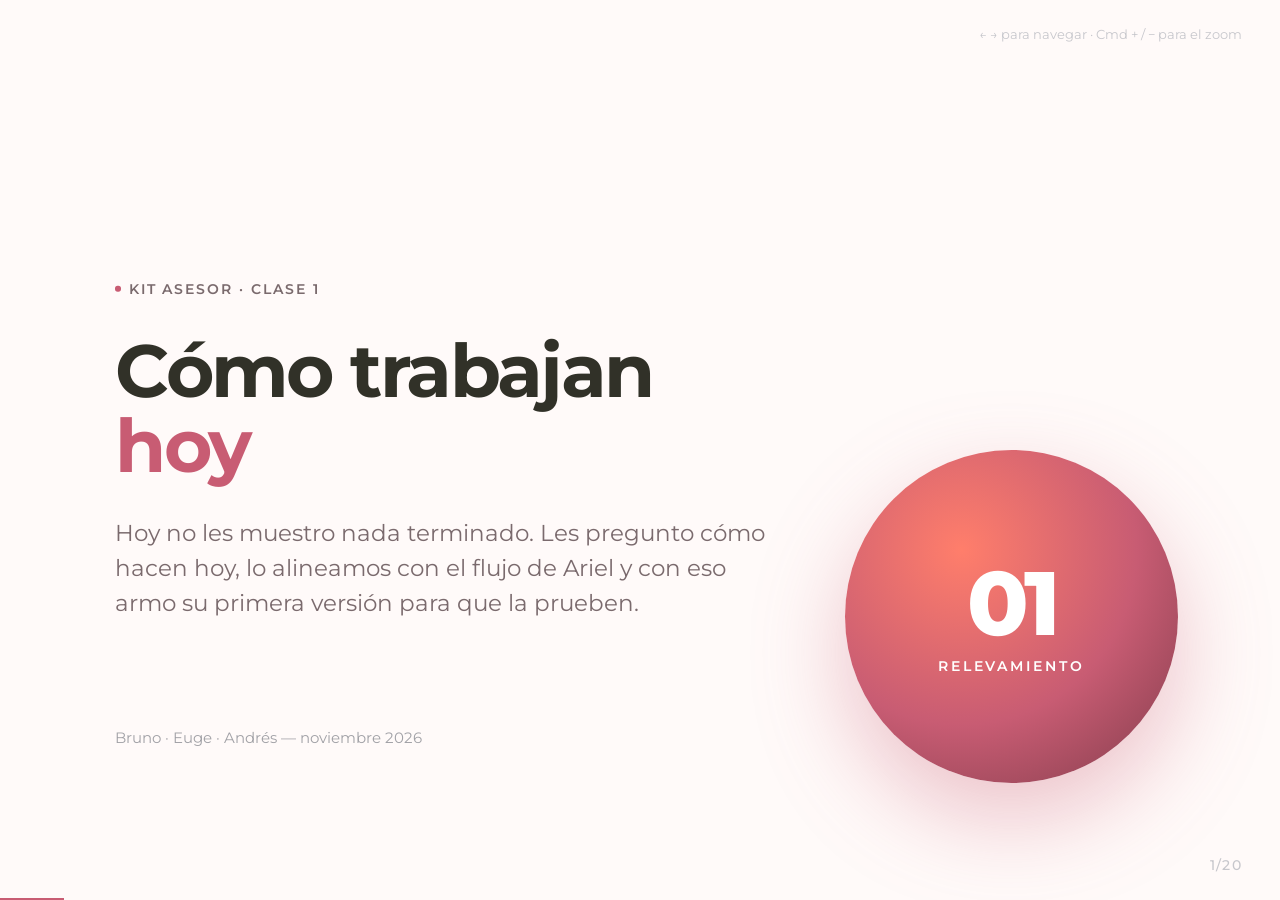
==== sharp/clase-01/index.html @ 78feea5e "Kit Asesor: deck clase 1 relevamiento" ====
<!DOCTYPE html>
<html lang="es">
<head>
<meta charset="utf-8">
<meta name="viewport" content="width=device-width, initial-scale=1">
<title>Kit Asesor · Clase 1</title>
<link rel="preconnect" href="https://fonts.googleapis.com">
<link href="https://fonts.googleapis.com/css2?family=Montserrat:wght@400;500;600;700;800&display=swap" rel="stylesheet">
<link rel="stylesheet" href="deck.css">
<style>
:root{
  --bg:#fffaf9;--ink:#313128;--dim:#7a6a6d;--hair:#ecd9dd;
  --accent:#C85C73;--dark:#803B4A;--light:#F1D5DA;--coral:#FF7E6B;--yellow:#EDBF4D;--green:#3f9e6b;--violet:#7c3aed;
  --font:"Montserrat",-apple-system,BlinkMacSystemFont,"Helvetica Neue",Arial,sans-serif;
}
body{background:var(--bg)}
#bar{background:var(--accent)}
h1,h2{color:var(--ink)}
h2 em,h1 em{font-style:normal;color:var(--accent)}
h2{font-size:5.2vh}
.note{font-size:1.5vh;color:var(--dim);margin-top:2.4vh}
.pill{display:inline-block;font-size:1.3vh;font-weight:700;letter-spacing:.08em;text-transform:uppercase;padding:.6vh 1vw;border-radius:99vh;background:var(--light);color:var(--dark)}

/* portada */
.cover-art{position:absolute;right:8vw;top:50%;transform:translateY(-50%);width:26vw}
.cover-art .ring{width:100%;aspect-ratio:1;border-radius:50%;background:radial-gradient(circle at 35% 30%,var(--coral),var(--accent) 55%,var(--dark));box-shadow:0 4vh 10vh rgba(200,92,115,.35);display:flex;align-items:center;justify-content:center;flex-direction:column}
.cover-art .ring b{font-size:10vh;color:#fff;letter-spacing:-.05em;font-weight:800;line-height:1}
.cover-art .ring span{font-size:1.6vh;color:#fff;letter-spacing:.2em;text-transform:uppercase;font-weight:600;margin-top:1vh}

/* ciclo */
.cycle{display:grid;grid-template-columns:repeat(4,1fr);gap:2vw;margin-top:5vh}
.cycle>div{border-top:2px solid var(--hair);padding-top:2.2vh;position:relative}
.cycle>div:first-child{border-top-color:var(--accent)}
.cycle b{display:block;font-size:1.4vh;letter-spacing:.14em;text-transform:uppercase;color:var(--accent);font-weight:700}
.cycle h3{font-size:2.6vh;font-weight:700;letter-spacing:-.02em;margin:1.2vh 0}
.cycle p{font-size:1.8vh;line-height:1.5;color:var(--dim)}
.cycle .who{display:inline-block;margin-top:1.4vh;font-size:1.3vh;font-weight:700;letter-spacing:.06em;text-transform:uppercase;padding:.4vh .8vw;border-radius:99vh;background:var(--light);color:var(--dark)}
.cycle .who.yo{background:#ede7fb;color:var(--violet)}
.support{display:flex;gap:3vw;margin-top:4.5vh;font-size:1.75vh;color:var(--dim)}
.support b{color:var(--ink);font-weight:600}

/* calendario */
.tl{display:grid;grid-template-columns:repeat(5,1fr);gap:1.4vw;margin-top:5vh}
.tl>div{border-top:2px solid var(--hair);padding-top:2vh}
.tl>div.now{border-top-color:var(--accent)}
.tl b{display:block;font-size:3.4vh;font-weight:800;letter-spacing:-.03em;color:var(--accent)}
.tl h3{font-size:2vh;font-weight:700;margin:1vh 0 .6vh}
.tl p{font-size:1.6vh;color:var(--dim);line-height:1.45}
.classes{display:grid;grid-template-columns:repeat(6,1fr);gap:.8vw;margin-top:4vh}
.classes div{background:#fff;border:1px solid var(--hair);border-radius:1.2vh;padding:1.4vh .8vw;font-size:1.45vh;line-height:1.4;color:var(--dim)}
.classes div b{display:block;color:var(--ink);font-size:1.6vh;margin-bottom:.4vh}
.classes div.on{border-color:var(--accent);background:var(--light)}

/* flujo */
.flow{display:grid;grid-template-columns:repeat(5,1fr);gap:1vw;margin-top:3.4vh}
.st{border-top:2px solid var(--hair);padding-top:1.6vh}
.st>b{display:block;font-size:1.3vh;letter-spacing:.14em;text-transform:uppercase;color:var(--accent);font-weight:700;margin-bottom:1.2vh}
.nd{font-size:1.5vh;line-height:1.35;border-radius:1.2vh;padding:1.2vh .8vw;margin-bottom:1vh;font-weight:600;text-align:center}
.nd small{display:block;font-weight:400;color:var(--dim);font-size:1.25vh;margin-top:.3vh}
.nd.tr{background:var(--light);border:1.5px solid var(--accent);border-radius:99vh}
.nd.au{background:#efe7dc;border:1px solid #d9cdbb}
.nd.wt{background:#fff;border:1.5px dashed #c9bcc0;color:#5d5a52}
.nd.dc{background:#efe7dc;border:1px solid #d9cdbb;clip-path:polygon(8% 0,92% 0,100% 50%,92% 100%,8% 100%,0 50%)}
.nd.cl{background:#e4efe7;border:1.5px solid var(--green);border-radius:99vh}
.nd.ds{background:#f1ecec;border:1px solid #b99;border-radius:99vh;color:#7a6a6d}
.legend{margin-top:1.6vh;font-size:1.5vh;color:var(--dim)}

/* preguntas + notas */
.qa{margin-top:3.6vh;max-width:72ch}
ol.q{counter-reset:q;list-style:none}
ol.q li{counter-increment:q;display:flex;gap:1.2vw;align-items:baseline;padding:1.55vh 0;border-top:1px solid var(--hair);font-size:2.15vh;line-height:1.38;letter-spacing:-.01em}
ol.q li:last-child{border-bottom:1px solid var(--hair)}
ol.q li::before{content:counter(q);font-size:1.5vh;color:var(--accent);font-weight:700;width:1.6ch;flex:0 0 auto}
ol.q li small{display:block;font-size:1.5vh;color:var(--dim);margin-top:.4vh}
.notes{display:flex;flex-direction:column}
.notes label{font-size:1.3vh;letter-spacing:.14em;text-transform:uppercase;color:var(--dim);font-weight:700;margin-bottom:1vh}
.notes textarea{flex:1;min-height:38vh;width:100%;resize:none;border:1.5px dashed #d9c3c8;border-radius:1.4vh;background:#fff;padding:1.6vh 1.2vw;font:400 1.85vh/1.5 var(--font);color:var(--ink);outline:none}
.notes textarea:focus{border-style:solid;border-color:var(--accent)}
.ariel{margin-top:2.6vh;font-size:1.9vh;color:var(--dim);line-height:1.45}
.ariel b{color:var(--dark)}

/* supuestos */
.sup{margin-top:3.4vh;max-width:none}
.sup .row{display:grid;grid-template-columns:1fr auto;gap:2vw;align-items:center;padding:1.9vh 0;border-top:1px solid var(--hair)}
.sup .row:last-of-type{border-bottom:1px solid var(--hair)}
.sup h3{font-size:2.2vh;font-weight:700;letter-spacing:-.015em}
.sup p{font-size:1.65vh;color:var(--dim);margin-top:.5vh;line-height:1.45}
.chk{display:flex;gap:.6vw}
.chk button{font:600 1.5vh var(--font);padding:.9vh 1.2vw;border-radius:99vh;border:1.5px solid var(--hair);background:#fff;color:var(--dim);cursor:pointer}
.chk button.sel[data-v="Sí"]{background:var(--green);border-color:var(--green);color:#fff}
.chk button.sel[data-v="Ajustar"]{background:var(--yellow);border-color:var(--yellow);color:#4a3b05}
.chk button.sel[data-v="No"]{background:var(--accent);border-color:var(--accent);color:#fff}
.sup textarea{min-height:9vh!important;flex:none}

/* marca */
.brand{display:grid;grid-template-columns:repeat(3,1fr);gap:1vh 2vw;margin-top:3.4vh}
.brand div{border-top:1px solid var(--hair);padding:1.5vh 0}
.brand b{display:block;font-size:2vh;font-weight:700}
.brand span{font-size:1.55vh;color:var(--dim)}

/* tarea */
.two{display:grid;grid-template-columns:1fr 1fr;gap:4vw;margin-top:4.5vh}
.two>div{border-top:2px solid var(--hair);padding-top:2.2vh}
.two>div.me{border-top-color:var(--violet)}
.two h3{font-size:1.4vh;letter-spacing:.14em;text-transform:uppercase;font-weight:700;color:var(--accent);margin-bottom:1.4vh}
.two>div.me h3{color:var(--violet)}
.two li{list-style:none;font-size:2vh;line-height:1.45;padding:1.1vh 0;border-bottom:1px solid var(--hair)}
.two li small{color:var(--dim);font-size:1.5vh}

#export{margin-top:4.5vh;font:700 1.9vh var(--font);padding:1.8vh 2.4vw;border-radius:99vh;border:0;background:var(--accent);color:#fff;cursor:pointer;box-shadow:0 1.4vh 3vh rgba(200,92,115,.3)}

/* ---------- diagrama de Ariel: vista completa ---------- */
.full{display:grid;grid-template-columns:auto 1fr;gap:4vw;align-items:center}
.full a img{height:80vh;display:block;border-radius:1.2vh;border:1px solid var(--hair);box-shadow:0 2vh 5vh rgba(128,59,74,.1)}
.full .k{display:flex;gap:3vw;margin:3.4vh 0}
.full .k b{display:block;font-size:6vh;font-weight:800;color:var(--accent);letter-spacing:-.04em;line-height:1}
.full .k span{font-size:1.6vh;color:var(--dim)}
.stg{counter-reset:s;margin-top:1vh}
.stg li{list-style:none;counter-increment:s;display:flex;gap:1vw;align-items:baseline;padding:1.3vh 0;border-top:1px solid var(--hair);font-size:2vh}
.stg li::before{content:counter(s);color:var(--accent);font-weight:700;font-size:1.5vh;width:1.5ch}
.stg li small{color:var(--dim);font-size:1.5vh;margin-left:auto}

/* ---------- diagrama por etapa ---------- */
.dg{display:grid;grid-template-columns:auto 1fr;gap:4.5vw;margin-top:3vh;align-items:center}
.mf{display:flex;flex-direction:column}
.mf .row{display:grid;grid-template-columns:15vw 8vw 13vw;align-items:center}
.mf .nd{margin:0;font-size:1.55vh}
.mf .dn{width:15vw;height:3.6vh;display:flex;flex-direction:column;align-items:center;position:relative}
.mf .dn::before{content:"";width:1.5px;flex:1;background:#313128}
.mf .dn::after{content:"";border:.55vh solid transparent;border-top:.8vh solid #313128;border-bottom:0}
.mf .dn span{position:absolute;left:calc(50% + .8vw);top:45%;transform:translateY(-50%);font-size:1.25vh;color:var(--dim);white-space:nowrap}
.mf .ar{position:relative;height:1.5px;background:#313128;margin:0 .5vw}
.mf .ar::after{content:"";position:absolute;right:-1px;top:50%;transform:translateY(-50%);border:.55vh solid transparent;border-left:.8vh solid #313128;border-right:0}
.mf .ar span{position:absolute;bottom:.7vh;left:0;font-size:1.2vh;color:var(--dim);white-space:nowrap}
.mf .ar.nu{background:none;height:0;border-top:1.5px dashed var(--accent)}
.mf .ar.nu::after{border-left-color:var(--accent)}
.mf .ar.nu span{color:var(--accent)}
.mf .side{display:flex;flex-direction:column;align-items:stretch;text-align:center}
.mf .side i{font-style:normal;font-size:1.15vh;color:var(--dim);margin:.4vh 0}
.mf .end{width:15vw;text-align:center;font-size:1.4vh;font-weight:700;letter-spacing:.1em;text-transform:uppercase;color:var(--accent)}
.nd.nu{background:#fff;border:1.5px dashed var(--accent);color:var(--accent)}
.mf .nd.dc{padding:1.7vh 1.6vw}
.dgr h3{font-size:1.35vh;letter-spacing:.14em;text-transform:uppercase;font-weight:700;color:var(--accent);margin-bottom:1vh}
.dgr h3.op{color:var(--violet);margin-top:3.4vh}
.dgr li{list-style:none;font-size:1.95vh;line-height:1.45;padding:1.05vh 0;border-top:1px solid var(--hair)}
.dgr li b{font-weight:600}
.waits{display:grid;grid-template-columns:repeat(3,1fr);gap:2vw;margin-top:4vh}
.waits>div{border-top:2px solid var(--hair);padding-top:1.8vh;display:flex;flex-direction:column;align-items:stretch;text-align:center}
.waits>div>b{font-size:1.3vh;letter-spacing:.14em;text-transform:uppercase;color:var(--accent);font-weight:700;margin-bottom:1.2vh;text-align:left}
.waits .nd{margin:0}
.waits i{font-style:normal;font-size:1.25vh;color:var(--accent);margin:.6vh 0}
.waits i.g{color:var(--dim)}

/* ---------- preguntas + visual ---------- */
.qa{display:grid!important;grid-template-columns:1fr 1fr;gap:4.5vw;align-items:center;max-width:none!important}
.vis{position:relative}
.card{background:#fff;border:1px solid var(--hair);border-radius:2vh;box-shadow:0 2vh 5vh rgba(128,59,74,.08);padding:2.2vh 1.5vw}
.card h4{font-size:1.3vh;letter-spacing:.12em;text-transform:uppercase;color:var(--dim);font-weight:700;margin-bottom:1.4vh;display:flex;justify-content:space-between;align-items:center}
.qv{color:var(--accent);font-weight:700;border-bottom:1.5px dashed var(--accent);padding:0 .3vw}
.cap{font-size:1.5vh;color:var(--dim);margin-top:1.6vh;line-height:1.45}
.av{width:3.6vh;height:3.6vh;border-radius:50%;background:var(--light);color:var(--dark);display:flex;align-items:center;justify-content:center;font-weight:700;font-size:1.35vh;flex:0 0 auto}
/* captación */
.src{display:grid;grid-template-columns:auto auto 1fr;gap:1.2vw;align-items:center}
.srcs{display:flex;flex-direction:column;gap:1.1vh}
.sc{display:flex;align-items:center;gap:.8vw;background:#fff;border:1px solid var(--hair);border-radius:1.4vh;padding:1vh .9vw}
.sc i{font-style:normal;width:3.4vh;height:3.4vh;border-radius:1vh;color:#fff;display:flex;align-items:center;justify-content:center;font-weight:800;font-size:1.4vh}
.sc b{display:block;font-size:1.6vh}.sc span{display:block;font-size:1.25vh;color:var(--dim)}
.into{font-size:3.4vh;color:var(--accent);font-weight:300}
.inbox .r{display:flex;gap:.8vw;align-items:center;padding:1.1vh 0;border-top:1px solid var(--hair)}
.inbox .r b{font-size:1.5vh;display:block}.inbox .r span{font-size:1.3vh;color:var(--dim)}
.inbox .r .tag{color:#fff;font-size:1.05vh}
.tag{margin-left:auto;font-size:1.05vh;font-weight:700;padding:.3vh .5vw;border-radius:99vh;color:#fff;white-space:nowrap}
/* primer contacto */
.chat{display:grid;grid-template-columns:1.2fr 1fr;gap:1.4vw;align-items:center}
.ph .hd{display:flex;gap:.8vw;align-items:center;padding-bottom:1.3vh;border-bottom:1px solid var(--hair);margin-bottom:1.4vh}
.ph .hd b{font-size:1.55vh;display:block}.ph .hd span{font-size:1.2vh;color:var(--green)}
.bb{font-size:1.5vh;line-height:1.4;padding:1.1vh .9vw;border-radius:1.4vh;margin-bottom:1vh;max-width:88%}
.bb.l{background:#f3eef0}
.bb.r{margin-left:auto;background:#fff;border:1.5px dashed var(--accent);color:var(--accent);font-weight:600}
.bb.f{margin-left:auto;background:var(--light);color:var(--dark)}
.bb.f small{display:block;font-size:1.2vh;opacity:.8}
.timer{display:inline-block;font-size:1.2vh;font-weight:700;color:#8a6a10;background:#fff3cf;border-radius:99vh;padding:.4vh .7vw;margin:0 0 1vh auto}
.frm .fl{margin-bottom:1.3vh}.frm .fl span{display:block;font-size:1.25vh;color:var(--dim);margin-bottom:.5vh}
.frm .fl i{display:block;height:3vh;border:1px dashed #d9c3c8;border-radius:.8vh;font-style:normal;font-size:1.3vh;color:var(--accent);padding:.6vh .5vw}
/* ficha */
.fx .top{display:flex;gap:.9vw;align-items:center;margin-bottom:1.6vh}
.fx .top b{font-size:1.9vh;display:block}.fx .top span{font-size:1.25vh;color:var(--dim)}
.fx .r{display:flex;justify-content:space-between;align-items:center;padding:1.15vh 0;border-top:1px solid var(--hair);font-size:1.6vh}
.fx .r>span{color:var(--dim)}
.chips{display:flex;gap:.4vw}.chips em{font-style:normal;font-size:1.2vh;padding:.35vh .6vw;border-radius:99vh;background:#f3eef0;color:var(--ink)}
.dec{display:grid;grid-template-columns:1fr 1fr;gap:.8vw;margin-top:1.8vh}
.dec div{text-align:center;font-size:1.5vh;font-weight:700;padding:1.2vh 0;border-radius:99vh}
.dec .y{background:#e4efe7;color:var(--green);border:1.5px solid var(--green)}
.dec .n{background:#f1ecec;color:#7a6a6d;border:1px solid #b99}
/* reuniones */
.cal{display:grid;grid-template-columns:1.35fr 1fr;gap:1.2vw;align-items:start}
.wk{display:grid;grid-template-columns:repeat(5,1fr);gap:.4vw}
.wk>b{font-size:1.15vh;color:var(--dim);text-align:center;letter-spacing:.08em}
.wk>i{font-style:normal;height:5.8vh;border-radius:.8vh;background:#faf6f7;font-size:1.1vh;line-height:1.25;padding:.5vh .3vw}
.wk>i.r1{background:var(--light);color:var(--dark);font-weight:600}
.wk>i.r2{background:#ede7fb;color:var(--violet);font-weight:600}
.wk>i.q{border:1px dashed #d9c3c8;color:var(--accent);display:flex;align-items:center;justify-content:center;font-weight:700;background:#fff}
.bk .r{display:flex;justify-content:space-between;padding:1.05vh 0;border-top:1px solid var(--hair);font-size:1.45vh}
.bk .r span{color:var(--dim)}
.bar{margin-top:1.6vh;font-size:1.3vh;color:var(--dim)}
.bar div{display:flex;height:1.4vh;border-radius:99vh;overflow:hidden;margin-top:.6vh;border:1px dashed #d9c3c8}
.bar div i{background:var(--accent);width:50%}.bar div u{flex:1;background:#ede7fb}
/* seguimiento */
.tlv{position:relative;padding-left:2.4vw}
.tlv::before{content:"";position:absolute;left:.9vw;top:1.6vh;bottom:3.6vh;border-left:1.5px dashed var(--accent)}
.tlv .st2{position:relative;display:flex;gap:1vw;align-items:center;margin-bottom:1.3vh}
.tlv .st2::before{content:"";position:absolute;left:-1.85vw;width:1.3vh;height:1.3vh;border-radius:50%;background:#fff;border:2px solid var(--accent)}
.tlv .d{font-size:1.25vh;font-weight:700;color:var(--accent);width:6ch;letter-spacing:.06em}
.tlv .m{flex:1;background:#fff;border:1px solid var(--hair);border-radius:1.2vh;padding:1vh .9vw;font-size:1.45vh;display:flex;justify-content:space-between;gap:.6vw}
.tlv .m.q{border:1.5px dashed var(--accent)}
.tlv .m span{color:var(--dim);font-size:1.25vh}
.tlv .end2::before{background:#b99;border-color:#b99}
.ok2{display:flex;gap:.8vw;align-items:center;margin-top:1.6vh;font-size:1.45vh;color:var(--green);font-weight:600}
/* cierre */
.cl2 .top{display:flex;gap:.9vw;align-items:center;margin-bottom:1.4vh}
.cl2 .top b{font-size:1.9vh;display:block}
.cl2 .pc{font-size:1.15vh;font-weight:700;letter-spacing:.08em;text-transform:uppercase;color:var(--green);background:#e4efe7;border:1px solid var(--green);border-radius:99vh;padding:.3vh .6vw}
.cl2 .r{display:flex;justify-content:space-between;padding:1.05vh 0;border-top:1px solid var(--hair);font-size:1.55vh}
.cl2 .r span{color:var(--dim)}
.next{display:grid;grid-template-columns:1fr 1fr;gap:.8vw;margin-top:1.4vh}
.next div{border:1.5px dashed var(--violet);border-radius:1.4vh;padding:1.2vh .8vw;font-size:1.45vh;color:var(--violet);font-weight:600;background:#fff}
.next small{display:block;font-weight:400;color:var(--dim);font-size:1.2vh;margin-top:.3vh}
</style>
</head>
<body>
<div id="deck">

<!-- 1 PORTADA -->
<section class="slide on" style="position:relative">
  <p class="kicker"><span class="dot"></span>Kit Asesor · Clase 1</p>
  <h1>Cómo trabajan<br><em>hoy</em></h1>
  <p class="lede">Hoy no les muestro nada terminado. Les pregunto cómo hacen hoy, lo alineamos con el flujo de Ariel y con eso armo su primera versión para que la prueben.</p>
  <p class="foot">Bruno · Euge · Andrés — noviembre 2026</p>
  <div class="cover-art"><div class="ring"><b>01</b><span>relevamiento</span></div></div>
</section>

<!-- 2 COMO VAMOS A TRABAJAR -->
<section class="slide">
  <p class="kicker"><span class="dot"></span>Cómo vamos a trabajar</p>
  <h2>Ustedes me cuentan, yo construyo,<br><em>ustedes prueban</em></h2>
  <div class="cycle">
    <div><b>1 · Clase</b><h3>Me cuentan</h3><p>Cómo captan, qué dicen, cómo siguen. Lo que ya les funciona no se toca.</p><span class="who">Ustedes</span></div>
    <div><b>2 · Entre clases</b><h3>Construyo</h3><p>Lo armo en Sharp: pipeline, mensajes, formulario, seguimiento.</p><span class="who yo">Yo</span></div>
    <div><b>3 · Clase</b><h3>Prueban</h3><p>Lo recorremos juntos como si fueran un prospecto. Ven qué llega y cuándo.</p><span class="who">Ustedes</span></div>
    <div><b>4 · Siempre</b><h3>Ajustamos</h3><p>Lo que no suena a ustedes se cambia. Cuando anda, se los explico para que lo usen solos.</p><span class="who">Juntos</span></div>
  </div>
  <div class="support"><span><b>2 clases por mes</b> · hasta 90 min, grabadas</span><span><b>Jueves</b> · dudas y práctica</span><span><b>WhatsApp</b> · días hábiles, respuesta en 24 h</span></div>
</section>

<!-- 3 CALENDARIO -->
<section class="slide">
  <p class="kicker"><span class="dot"></span>Calendario</p>
  <h2>Hacia el 1 de marzo,<br><em>probado por ustedes</em></h2>
  <div class="tl">
    <div class="now"><b>20/11</b><h3>Clon andando</h3><p>Primera versión en una cuenta de prueba.</p></div>
    <div><b>31/12</b><h3>Bot y reportes v1</h3><p>Andando en sus cuentas.</p></div>
    <div><b>31/01</b><h3>Leads entrando</h3><p>Prospectos reales, medidos.</p></div>
    <div><b>10/02</b><h3>Kit v2</h3><p>Con manual y video de recorrido.</p></div>
    <div><b>01/03</b><h3>Lanzamiento</h3><p>A la primera tanda de asesores.</p></div>
  </div>
  <div class="classes">
    <div class="on"><b>Clase 1 · hoy</b>Cómo trabajan hoy</div>
    <div><b>Clase 2</b>Prueban la v1: flujo y mensajes</div>
    <div><b>Clase 3</b>Su cuenta: marca, WhatsApp, agenda</div>
    <div><b>Clase 4</b>El bot: qué responde y qué no</div>
    <div><b>Clase 5</b>Leer el reporte y ajustar</div>
    <div><b>Clase 6</b>Kit v2: lo que aprendimos</div>
  </div>
  <p class="note">Los temas de cada clase se ajustan según cómo vayamos.</p>
</section>

<!-- 4 FLUJO DE ARIEL -->
<section class="slide">
  <div class="full">
    <a href="flujo-ariel.png" target="_blank" title="Abrir en grande"><img src="flujo-ariel.png" alt="Flujo de tratamiento de prospectos, borrador v1 de Ariel"></a>
    <div>
      <p class="kicker"><span class="dot"></span>Punto de partida · borrador v1 de Ariel</p>
      <h2>El flujo que dibujó Ariel.<br><em>¿Así trabajan ustedes?</em></h2>
      <div class="k"><div><b>5</b><span>etapas</span></div><div><b>3</b><span>esperas con seguimiento</span></div><div><b>2</b><span>salidas: cliente o descartado</span></div></div>
      <ol class="stg">
        <li>Captación <small>entra por redes, recibe formulario</small></li>
        <li>Calificación <small>decide el asesor</small></li>
        <li>Reunión 1 <small>avanza, cierra o se descarta</small></li>
        <li>Reunión 2 <small>cierra o se descarta</small></li>
        <li>Cierre <small>cliente con sus productos</small></li>
      </ol>
      <p class="note">Lo vemos etapa por etapa: primero el dibujo, después cómo lo hacen hoy.</p>
    </div>
  </div>
</section>

<section class="slide">
  <p class="kicker"><span class="dot"></span>Etapa 1 · Captación · el dibujo de Ariel</p>
  <h2>Entra por redes,<br><em>recibe el formulario</em></h2>
  <div class="dg">
    <div class="mf"><div class="row"><div class="nd tr">Lead entra por redes<small>Instagram / Facebook</small></div></div><div class="dn"></div><div class="row"><div class="nd au">Automatización envía<br>el Formulario</div></div><div class="dn"></div><div class="end">→ Calificación</div></div>
    <div class="dgr"><h3>Lo que dice el dibujo</h3><ul><li>Cada asesor conecta <b>sus propias redes</b>.</li><li>Apenas entra el lead, se le manda el formulario <b>solo</b>, sin que el asesor haga nada.</li></ul><h3 class="op">Lo que hay que definir hoy</h3><ul><li>¿Por dónde entra exactamente: comentario, mensaje directo, anuncio con formulario, WhatsApp?</li><li>¿Por qué canal le llega el formulario?</li><li>¿Qué pasa si escribe directo al WhatsApp del asesor?</li></ul></div>
  </div>
</section>

<!-- 5 CAPTACION -->
<section class="slide">
  <p class="kicker"><span class="dot"></span>Etapa 1 · Captación</p>
  <h2>¿De dónde llegan <em>sus prospectos</em>?</h2>
  <div class="qa">
    <div>
    <ol class="q">
      <li><span>¿De dónde vienen hoy? Pauta, publicaciones, referidos, conocidos…<small>¿Cuál trae más y cuál trae mejores?</small></span></li>
      <li><span>¿Cuántos les llegan por semana, más o menos?</span></li>
      <li><span>¿La pauta la hacen ustedes o TAF? ¿Qué anuncio les funcionó?</span></li>
      <li><span>¿Por dónde escribe la persona? Comentario, mensaje directo, WhatsApp…</span></li>
      <li><span>¿Tienen Instagram o Facebook con su nombre, o usan el de TAF?</span></li>
    </ol></div>
    <div class="vis"><div class="src">
  <div class="srcs">
    <div class="sc"><i style="background:linear-gradient(45deg,#f9a03f,#d62976,#962fbf)">IG</i><div><b>Instagram</b><span>comentario · mensaje</span></div></div>
    <div class="sc"><i style="background:#1877f2">f</i><div><b>Facebook</b><span>anuncio · mensaje</span></div></div>
    <div class="sc"><i style="background:#25d366">W</i><div><b>WhatsApp</b><span>escriben directo</span></div></div>
    <div class="sc"><i style="background:var(--yellow)">R</i><div><b>Referidos</b><span>los pasa un cliente</span></div></div>
  </div>
  <div class="into">→</div>
  <div class="card inbox"><h4>Bandeja única · [Asesor]</h4>
    <div class="r"><div class="av">LG</div><div><b>Laura G.</b><span>Hola, vi el reel del seguro…</span></div><span class="tag" style="background:#d62976">IG</span></div>
    <div class="r"><div class="av">MP</div><div><b>Martín P.</b><span>Quiero info del ahorro</span></div><span class="tag" style="background:#1877f2">FB</span></div>
    <div class="r"><div class="av">SR</div><div><b>Sofía R.</b><span>Me pasó tu número Ana</span></div><span class="tag" style="background:#25d366">WA</span></div>
    <div class="r"><div class="av">?</div><div><b>¿Cuántos por semana?</b><span>hoy: <span class="qv">?</span></span></div></div>
  </div>
</div>
<p class="cap">Hoy cada canal llega por su lado. En Sharp, todo cae en una sola bandeja.</p></div>
  </div>
</section>

<!-- 6 PRIMER CONTACTO -->
<section class="slide">
  <p class="kicker"><span class="dot"></span>Etapa 1 · Primer contacto</p>
  <h2>Los primeros minutos<br><em>con el prospecto</em></h2>
  <div class="qa">
    <div>
    <ol class="q">
      <li><span>¿Quién responde y cuánto tarda?</span></li>
      <li><span>¿Qué le dicen en el primer mensaje?<small>Si lo tienen guardado, mándenmelo tal cual.</small></span></li>
      <li><span>¿Usan un formulario hoy? ¿Qué preguntas tiene?</span></li>
      <li><span>¿Qué WhatsApp usan, personal o Business? ¿Es el número que quieren usar?</span></li>
      <li><span>¿Qué preguntas les hacen siempre los prospectos?<small>Eso es lo primero que va a responder el bot.</small></span></li>
    </ol></div>
    <div class="vis"><div class="chat">
  <div class="card ph">
    <div class="hd"><div class="av">S</div><div><b>[Asesor]</b><span>en línea</span></div></div>
    <div class="bb l">Hola! Vi la publicación, quiero info 🙂</div>
    <div style="display:flex"><span class="timer">⏱ ¿en cuánto responden?</span></div>
    <div class="bb r">¿Qué le responden hoy?</div>
    <div class="bb f">📋 Formulario de [Asesor]<small>completalo y te contacto</small></div>
  </div>
  <div class="card frm"><h4>Formulario</h4>
    <div class="fl"><span>Pregunta 1</span><i>?</i></div>
    <div class="fl"><span>Pregunta 2</span><i>?</i></div>
    <div class="fl"><span>Pregunta 3</span><i>?</i></div>
    <div class="fl" style="margin:0"><span>Las que se repiten siempre</span><i>?</i></div>
  </div>
</div>
<p class="cap">El primer mensaje y el formulario salen solos. Hoy definimos qué dicen.</p></div>
  </div>
</section>

<section class="slide">
  <p class="kicker"><span class="dot"></span>Etapa 2 · Calificación · el dibujo de Ariel</p>
  <h2>Responde el formulario<br>y <em>decide el asesor</em></h2>
  <div class="dg">
    <div class="mf"><div class="row"><div class="nd wt">Espera respuesta<br>del Formulario</div><div class="ar nu"><span>No responde</span></div><div class="side"><div class="nd nu">Nutrición escalonada</div><i>agota pasos ↓</i><div class="nd ds">Descartado<small>sin respuesta</small></div></div></div><div class="dn"><span>Responde</span></div><div class="row"><div class="nd dc">¿Prospecto calificado?<small>evalúa el asesor</small></div><div class="ar"><span>No calificado</span></div><div class="side"><div class="nd ds">Descartado<small>no calificado</small></div></div></div><div class="dn"><span>Calificado</span></div><div class="end">→ Reunión 1</div></div>
    <div class="dgr"><h3>Lo que dice el dibujo</h3><ul><li>Si no completa el formulario, entra en <b>nutrición</b>. Si se agotan los pasos, se descarta solo.</li><li><b>El asesor</b> decide si califica, no la máquina.</li><li>El no calificado tiene su <b>propio mensaje</b> de despedida.</li></ul><h3 class="op">Lo que hay que definir hoy</h3><ul><li>Las preguntas del formulario.</li><li>Qué hace que alguien sea "calificado".</li><li>El mensaje para el que no califica.</li></ul></div>
  </div>
</section>

<!-- 7 CALIFICACION -->
<section class="slide">
  <p class="kicker"><span class="dot"></span>Etapa 2 · Calificación</p>
  <h2>¿Cuándo un prospecto<br><em>vale una reunión</em>?</h2>
  <div class="qa">
    <div>
    <ol class="q">
      <li><span>¿Qué tiene que tener alguien para que valga la pena reunirse?</span></li>
      <li><span>¿Qué datos necesitan saber antes de la reunión?<small>Edad, familia, ingresos, objetivo, zona…</small></span></li>
      <li><span>¿Qué productos ofrecen más y a quién?<small>Protección familiar, ahorro, retiro…</small></span></li>
      <li><span>¿A quién descartan? ¿Se lo dicen o dejan de responder?</span></li>
      <li><span>¿Lo deciden ustedes solos o lo consultan con alguien?</span></li>
    </ol>
    <p class="ariel"><b>Ariel:</b> el asesor decide si califica. La IA solo propone.</p></div>
    <div class="vis"><div class="card fx">
  <div class="top"><div class="av">LG</div><div><b>Laura G.</b><span>Prospecto · llegó por Instagram</span></div></div>
  <div class="r"><span>Edad</span><span class="qv">?</span></div>
  <div class="r"><span>Familia</span><span class="qv">?</span></div>
  <div class="r"><span>Ingresos</span><span class="qv">?</span></div>
  <div class="r"><span>Objetivo</span><span class="qv">?</span></div>
  <div class="r"><span>Producto de interés</span><div class="chips"><em>Protección</em><em>Ahorro</em><em>Retiro</em></div></div>
  <div class="r"><span>¿Qué más necesitan saber?</span><span class="qv">?</span></div>
  <div class="dec"><div class="y">Calificado</div><div class="n">No calificado</div></div>
  <p class="cap" style="text-align:center;margin-top:1.2vh">El asesor toca uno de los dos. El resto es automático.</p>
</div></div>
  </div>
</section>

<section class="slide">
  <p class="kicker"><span class="dot"></span>Etapa 3 · Reunión 1 · el dibujo de Ariel</p>
  <h2>Agenda, reunión<br>y <em>tres caminos</em></h2>
  <div class="dg">
    <div class="mf"><div class="row"><div class="nd au">Envía email + WhatsApp:<br>agenda Reunión 1</div></div><div class="dn"></div><div class="row"><div class="nd wt">Espera agenda /<br>realización Reunión 1</div><div class="ar nu"><span>No agenda</span></div><div class="side"><div class="nd nu">Nutrición escalonada</div><i>agota pasos ↓</i><div class="nd ds">Descartado<small>sin respuesta</small></div></div></div><div class="dn"><span>Se realiza la reunión</span></div><div class="row"><div class="nd dc">¿Avanza tras Reunión 1?</div><div class="ar"><span>Descartar</span></div><div class="side"><div class="nd ds">Descartado<small>post-reunión</small></div></div></div><div class="dn"><span>Avanza</span></div><div class="row"><div class="nd dc">¿Cerró en Reunión 1?</div><div class="ar"><span>Sí, cerró</span></div><div class="side"><div class="nd cl">Cliente<small>cargar productos y parámetros</small></div></div></div><div class="dn"><span>No cerró</span></div><div class="end">→ Reunión 2</div></div>
    <div class="dgr"><h3>Lo que dice el dibujo</h3><ul><li>La invitación a agendar sale <b>por email y WhatsApp</b> a la vez.</li><li>Después de la reunión el asesor marca uno de 3 caminos: <b>descartar, cerró, o sigue a R2</b>.</li></ul><h3 class="op">Lo que hay que definir hoy</h3><ul><li>Con qué agenda se reserva (link, horarios, duración).</li><li>Si no se presenta, ¿cuenta como "no agenda" y vuelve a nutrición?</li><li>¿Recordatorio antes de la reunión?</li></ul></div>
  </div>
</section>

<section class="slide">
  <p class="kicker"><span class="dot"></span>Etapa 4 · Reunión 2 · el dibujo de Ariel</p>
  <h2>La última oportunidad:<br><em>cierra o se despide</em></h2>
  <div class="dg">
    <div class="mf"><div class="row"><div class="nd au">Envía email + WhatsApp:<br>agenda Reunión 2</div></div><div class="dn"></div><div class="row"><div class="nd wt">Espera agenda /<br>realización Reunión 2</div><div class="ar nu"><span>No agenda</span></div><div class="side"><div class="nd nu">Nutrición escalonada</div><i>agota pasos ↓</i><div class="nd ds">Descartado<small>sin respuesta</small></div></div></div><div class="dn"><span>Se realiza la reunión</span></div><div class="row"><div class="nd dc">¿Cerró en Reunión 2?</div><div class="ar"><span>No cerró</span></div><div class="side"><div class="nd ds">Descartado<small>post-reunión</small></div></div></div><div class="dn"><span>Sí, cerró</span></div><div class="row"><div class="nd cl">Cliente: cargar productos<small>cerrados y sus parámetros</small></div></div></div>
    <div class="dgr"><h3>Lo que dice el dibujo</h3><ul><li>Misma mecánica que la R1: email + WhatsApp, espera con nutrición.</li><li><b>No hay Reunión 3.</b> Después de la R2, cliente o descartado.</li></ul><h3 class="op">Lo que hay que definir hoy</h3><ul><li>¿Cuánto tiempo pasa entre la R1 y la R2?</li><li>¿Qué se hace distinto en la R2?</li><li>El mensaje para el que no cierra.</li></ul></div>
  </div>
</section>

<!-- 8 REUNIONES -->
<section class="slide">
  <p class="kicker"><span class="dot"></span>Etapas 3 y 4 · Reuniones</p>
  <h2>Reunión 1 y Reunión 2,<br><em>cómo las hacen</em></h2>
  <div class="qa">
    <div>
    <ol class="q">
      <li><span>¿Presencial, Zoom o Meet? ¿Cuánto dura cada una?</span></li>
      <li><span>¿Cómo agendan hoy? Google Calendar, a mano, un link…<small>¿Qué días y horarios tienen libres?</small></span></li>
      <li><span>¿Qué hacen en la R1 y qué en la R2?</span></li>
      <li><span>De cada 10 que cierran, ¿cuántos cierran en la primera?</span></li>
      <li><span>¿Cuántos no se presentan? ¿Qué hacen con ellos?</span></li>
    </ol>
    <p class="ariel"><b>Ariel:</b> máximo 2 reuniones. Después de la R2, cliente o descartado.</p></div>
    <div class="vis"><div class="cal">
  <div class="card"><h4>Agenda · [Asesor]</h4>
    <div class="wk">
      <b>LUN</b><b>MAR</b><b>MIÉ</b><b>JUE</b><b>VIE</b>
      <i class="r1">R1 · Laura<br>16:00</i><i></i><i class="q">?</i><i class="r2">R2 · Martín<br>10:00</i><i></i>
      <i></i><i class="q">?</i><i class="r1">R1 · Sofía<br>18:00</i><i></i><i class="q">?</i>
      <i class="q">?</i><i></i><i></i><i class="q">?</i><i class="r1">R1 · Juan<br>11:00</i>
    </div>
    <div class="bar">De cada 10 cierres, ¿cuántos en la R1?<div><i></i><u></u></div></div>
  </div>
  <div class="card bk"><h4>Reunión 1</h4>
    <div class="r"><span>Dónde</span><span class="qv">?</span></div>
    <div class="r"><span>Duración</span><span class="qv">?</span></div>
    <div class="r"><span>Días y horarios</span><span class="qv">?</span></div>
    <div class="r"><span>Recordatorio</span><span class="qv">?</span></div>
    <div class="r"><span>Si no se presenta</span><span class="qv">?</span></div>
  </div>
</div>
<p class="cap">El prospecto elige el horario solo, con el link de agenda que llega por email y WhatsApp.</p></div>
  </div>
</section>

<section class="slide">
  <p class="kicker"><span class="dot"></span>En cada espera · el dibujo de Ariel</p>
  <h2>Tres esperas,<br><em>tres secuencias de seguimiento</em></h2>
  <div class="dg">
    <div class="mf"><div class="waits" style="width:38vw;margin-top:0"><div><b>Calificación</b><div class="nd wt">Espera el formulario</div><i>no responde ⇢</i><div class="nd nu">Nutrición escalonada</div><i class="g">agota pasos ↓</i><div class="nd ds">Descartado<small>sin respuesta</small></div></div><div><b>Reunión 1</b><div class="nd wt">Espera agenda R1</div><i>no responde ⇢</i><div class="nd nu">Nutrición escalonada</div><i class="g">agota pasos ↓</i><div class="nd ds">Descartado<small>sin respuesta</small></div></div><div><b>Reunión 2</b><div class="nd wt">Espera agenda R2</div><i>no responde ⇢</i><div class="nd nu">Nutrición escalonada</div><i class="g">agota pasos ↓</i><div class="nd ds">Descartado<small>sin respuesta</small></div></div></div></div>
    <div class="dgr"><h3>Lo que dice el dibujo</h3><ul><li>Cada espera tiene <b>su propia secuencia</b>: puede tener distinta cantidad de pasos y cadencia.</li><li>Si el prospecto responde en cualquier paso, <b>sale de la secuencia</b> y sigue el flujo.</li><li>Si se agotan los pasos, <b>se descarta solo</b>.</li></ul><h3 class="op">Lo que hay que definir hoy</h3><ul><li>Cuántos mensajes en cada espera y cada cuánto.</li><li>Por qué canal: WhatsApp, email o los dos.</li><li>Los textos de cada paso.</li></ul></div>
  </div>
</section>

<!-- 9 SEGUIMIENTO -->
<section class="slide">
  <p class="kicker"><span class="dot"></span>En cada espera · Seguimiento</p>
  <h2>Cuando el prospecto<br><em>no responde</em></h2>
  <div class="qa">
    <div>
    <ol class="q">
      <li><span>¿Cuántas veces le insisten? ¿Cada cuánto?</span></li>
      <li><span>¿Por dónde? WhatsApp, llamada, mail…</span></li>
      <li><span>¿Qué le escriben para insistir?<small>Mándenme los mensajes reales.</small></span></li>
      <li><span>¿Cuándo lo dan por perdido?</span></li>
      <li><span>¿Vuelven a contactar a los viejos? ¿Cada cuánto?</span></li>
    </ol>
    <p class="ariel"><b>Ariel:</b> la insistencia puede ser distinta en cada espera (formulario, R1, R2).</p></div>
    <div class="vis"><div class="tlv">
  <div class="st2"><span class="d">DÍA 0</span><div class="m">Le llega el formulario <span>automático</span></div></div>
  <div class="st2"><span class="d">DÍA <span class="qv">?</span></span><div class="m q">Primer recordatorio <span>¿WhatsApp o email?</span></div></div>
  <div class="st2"><span class="d">DÍA <span class="qv">?</span></span><div class="m q">Segundo intento <span>¿qué le dicen?</span></div></div>
  <div class="st2"><span class="d">DÍA <span class="qv">?</span></span><div class="m q">Último intento <span>¿cuántos en total?</span></div></div>
  <div class="st2 end2"><span class="d" style="color:#7a6a6d">FIN</span><div class="m" style="background:#f1ecec;color:#7a6a6d">Descartado sin respuesta <span>mensaje de despedida</span></div></div>
  <div class="ok2">✓ Si responde en cualquier paso, sale de la secuencia y sigue el flujo.</div>
</div></div>
  </div>
</section>

<section class="slide">
  <p class="kicker"><span class="dot"></span>Etapa 5 · Cierre · el dibujo de Ariel</p>
  <h2>Siempre termina igual:<br><em>cliente o descartado</em></h2>
  <div class="dg">
    <div class="mf"><div class="row"><div class="nd cl">Cliente: cargar productos<small>cerrados y sus parámetros</small></div></div><div style="height:3vh"></div><div class="row"><div class="nd ds">Descartado<small>no calificado</small></div></div><div style="height:1.2vh"></div><div class="row"><div class="nd ds">Descartado<small>sin respuesta</small></div></div><div style="height:1.2vh"></div><div class="row"><div class="nd ds">Descartado<small>post-reunión</small></div></div></div>
    <div class="dgr"><h3>Lo que dice el dibujo</h3><ul><li>Al cliente se le <b>cargan los productos cerrados</b> y sus parámetros.</li><li>Hay <b>3 tipos de descarte</b>, cada uno con su mensaje.</li></ul><h3 class="op">Lo que hay que definir hoy</h3><ul><li>Qué datos del producto se cargan.</li><li>Qué pasa después de cerrar: referidos, post-venta. <b>No está en el dibujo.</b></li><li>¿Un descartado puede volver más adelante?</li></ul></div>
  </div>
</section>

<!-- 10 CIERRE -->
<section class="slide">
  <p class="kicker"><span class="dot"></span>Etapa 5 · Cierre y después</p>
  <h2>Cuando dice que sí,<br><em>¿qué pasa?</em></h2>
  <div class="qa">
    <div>
    <ol class="q">
      <li><span>¿Qué hacen apenas cierra? Alta, papeles, aviso a TAF…</span></li>
      <li><span>¿Qué datos de la venta quieren guardar?<small>Compañía, producto, prima, plazo, fecha…</small></span></li>
      <li><span>¿Piden referidos? ¿Cuándo y cómo?</span></li>
      <li><span>¿Hacen algo después? Cumpleaños, renovación, otro producto…</span></li>
      <li><span>¿Dónde anotan todo hoy? Excel, cuaderno, HubSpot, memoria…</span></li>
    </ol></div>
    <div class="vis"><div>
  <div class="card cl2">
    <div class="top"><div class="av" style="background:#e4efe7;color:var(--green)">LG</div><div><b>Laura G.</b></div><span class="pc" style="margin-left:auto">Cliente</span></div>
    <div class="r"><span>Compañía</span><span class="qv">?</span></div>
    <div class="r"><span>Producto</span><span class="qv">?</span></div>
    <div class="r"><span>Prima</span><span class="qv">?</span></div>
    <div class="r"><span>Plazo</span><span class="qv">?</span></div>
    <div class="r"><span>Fecha de alta</span><span class="qv">?</span></div>
  </div>
  <div class="next"><div>Pedir referidos<small>¿cuándo y cómo?</small></div><div>Post-venta<small>cumpleaños, renovación, otro producto</small></div></div>
  <p class="cap">Los productos quedan cargados en la ficha. Lo violeta no está en el dibujo de Ariel: lo decidimos hoy.</p>
</div></div>
  </div>
</section>

<!-- 11 SUPUESTOS DE ARIEL -->
<section class="slide">
  <p class="kicker"><span class="dot"></span>Lo que Ariel dejó para confirmar</p>
  <h2>Cuatro decisiones,<br><em>¿las confirmamos?</em></h2>
  <div class="sup">
    <div class="row"><div><h3>Si no responde después de todos los mensajes, se descarta solo</h3><p>En las 3 esperas (formulario, R1, R2), sin que ustedes tengan que hacer nada.</p></div>
      <div class="chk" data-k="s1" data-label="Descarte automático al agotar nutrición"><button data-v="Sí">Sí</button><button data-v="Ajustar">Ajustar</button><button data-v="No">No</button></div></div>
    <div class="row"><div><h3>Tres mensajes de despedida distintos</h3><p>No calificó · no avanzó después de una reunión · no respondió.</p></div>
      <div class="chk" data-k="s2" data-label="3 mensajes de descarte distintos"><button data-v="Sí">Sí</button><button data-v="Ajustar">Ajustar</button><button data-v="No">No</button></div></div>
    <div class="row"><div><h3>Máximo dos reuniones</h3><p>No hay Reunión 3. Después de la R2, cliente o descartado.</p></div>
      <div class="chk" data-k="s3" data-label="Tope de 2 reuniones"><button data-v="Sí">Sí</button><button data-v="Ajustar">Ajustar</button><button data-v="No">No</button></div></div>
    <div class="row"><div><h3>Formulario, cadencia y textos los definimos juntos</h3><p>Sale de lo que me cuentan hoy y de los mensajes que ya usan.</p></div>
      <div class="chk" data-k="s4" data-label="Formulario, cadencia y textos a definir juntos"><button data-v="Sí">Sí</button><button data-v="Ajustar">Ajustar</button><button data-v="No">No</button></div></div>
  </div>
</section>

<!-- 12 MARCA -->
<section class="slide">
  <p class="kicker"><span class="dot"></span>Su cuenta</p>
  <h2>Lo único que cambia entre asesores:<br><em>su marca</em></h2>
  <div class="brand">
    <div><b>Nombre</b><span>Cómo se presentan: el suyo, una marca, "de TAF"…</span></div>
    <div><b>Logo y foto</b><span>Para mails, formulario y el perfil de WhatsApp.</span></div>
    <div><b>WhatsApp</b><span>Número que van a usar para los prospectos.</span></div>
    <div><b>Mail</b><span>Desde dónde salen los correos.</span></div>
    <div><b>Agenda</b><span>Días, horarios y duración de cada reunión.</span></div>
    <div><b>Firma</b><span>Cómo cierran un mensaje.</span></div>
    <div><b>Zona</b><span>Dónde atienden: Bella Vista, Corrientes, online…</span></div>
    <div><b>Redes</b><span>Instagram y Facebook que se conectan.</span></div>
    <div><b>Tono</b><span>¿Tutean, vosean, usted? ¿Emojis sí o no?</span></div>
  </div>
</section>

<!-- 13 TAREA -->
<section class="slide">
  <p class="kicker"><span class="dot"></span>Antes de la próxima clase</p>
  <h2>Ustedes me pasan, yo armo,<br><em>la próxima lo prueban</em></h2>
  <div class="two">
    <div><h3>Ustedes</h3><ul>
      <li>Los mensajes que ya usan <small>(primer contacto, insistencia, despedida)</small></li>
      <li>El formulario actual, si tienen</li>
      <li>Logo, foto y datos de su marca</li>
      <li>Días y horarios para reuniones</li>
      <li>Acceso a su Instagram / Facebook</li>
    </ul></div>
    <div class="me"><h3>Yo · antes del 20/11</h3><ul>
      <li>Pipeline con las etapas de Ariel ajustadas a lo de hoy</li>
      <li>Formulario con las preguntas que definimos</li>
      <li>Mensajes de email y WhatsApp en cada etapa</li>
      <li>Seguimiento automático en cada espera</li>
      <li>Todo andando en una cuenta de prueba</li>
    </ul></div>
  </div>
</section>

<!-- 14 CIERRE -->
<section class="slide mid">
  <p class="kicker"><span class="dot"></span>Gracias</p>
  <h2>La próxima,<br><em>lo prueban ustedes</em></h2>
  <p class="lede" style="margin-left:auto;margin-right:auto">Les mando el resumen de hoy por WhatsApp. Cualquier mensaje que se acuerden, mándenlo por ahí.</p>
</section>

</div>
<div id="bar"></div><div id="num"></div><div id="hint">← → para navegar · Cmd + / − para el zoom</div>
<script src="deck.js"></script>
</body>
</html>
---- sharp/clase-01/deck.css ----
:root{
  --bg:#fbfbfd;
  --ink:#1d1d1f;
  --dim:#6e6e73;
  --hair:#e3e3e6;
  --accent:#f97316;
  --font:-apple-system,BlinkMacSystemFont,"SF Pro Display","SF Pro Text","Helvetica Neue",Helvetica,Arial,sans-serif;
}
*{box-sizing:border-box;margin:0;padding:0}
html,body{height:100%;background:var(--bg);color:var(--ink);font-family:var(--font);overflow:hidden;
  -webkit-font-smoothing:antialiased;text-rendering:optimizeLegibility}

#deck{position:fixed;inset:0;display:flex;align-items:center;justify-content:center}
.slide{
  display:none;width:min(100vw,177.78vh);height:min(56.25vw,100vh);
  padding:0 9vw;flex-direction:column;justify-content:center;
  animation:in .4s cubic-bezier(.16,1,.3,1);
}
.slide.on{display:flex}
/* zoom propio (deck.js): agranda el contenido y lo reacomoda dentro de la slide */
.slide>*{zoom:var(--z,1)}
.slide.mid{align-items:center;text-align:center;padding:0 12vw}

/* ---------- entrada escalonada, estilo Apple ---------- */
@keyframes rise{
  from{opacity:0;transform:translateY(26px);filter:blur(6px)}
  to{opacity:1;transform:none;filter:blur(0)}
}
.slide.on>*{animation:rise .9s cubic-bezier(.16,1,.3,1) both}
.slide.on>*:nth-child(1){animation-delay:.04s}
.slide.on>*:nth-child(2){animation-delay:.16s}
.slide.on>*:nth-child(3){animation-delay:.28s}
.slide.on>*:nth-child(4){animation-delay:.40s}
.slide.on>*:nth-child(5){animation-delay:.52s}

/* los contenedores no entran: entran sus hijos, uno por uno */
.slide.on>.cols,.slide.on>.steps,.slide.on>.states{animation:none}
.slide.on .cols>div,.slide.on .steps>li,.slide.on .states>div{
  animation:rise .9s cubic-bezier(.16,1,.3,1) both
}
.slide.on .cols>div:nth-child(1),.slide.on .steps>li:nth-child(1),.slide.on .states>div:nth-child(1){animation-delay:.34s}
.slide.on .cols>div:nth-child(2),.slide.on .steps>li:nth-child(2),.slide.on .states>div:nth-child(2){animation-delay:.44s}
.slide.on .cols>div:nth-child(3),.slide.on .steps>li:nth-child(3),.slide.on .states>div:nth-child(3){animation-delay:.54s}
.slide.on .cols>div:nth-child(4){animation-delay:.64s}

/* la frase grande entra más lenta y más marcada */
.slide.on>.big,.slide.on>.task,.slide.on>.quote{animation-duration:1.1s}

@media (prefers-reduced-motion:reduce){
  .slide.on>*,.slide.on .cols>div,.slide.on .steps>li,.slide.on .states>div{animation:none}
}

/* --- tipografía --- */
.kicker{font-size:1.55vh;letter-spacing:.14em;text-transform:uppercase;color:var(--dim);font-weight:600;margin-bottom:4vh}
.kicker .dot{display:inline-block;width:.6vh;height:.6vh;border-radius:50%;background:var(--accent);
  vertical-align:middle;margin-right:.9vh;transform:translateY(-.15vh)}

h1{font-size:8.2vh;line-height:1.02;font-weight:700;letter-spacing:-.035em}
h2{font-size:6vh;line-height:1.06;font-weight:700;letter-spacing:-.03em}
.lede{font-size:2.6vh;line-height:1.5;color:var(--dim);font-weight:400;max-width:44ch;margin-top:3.4vh}
.foot{position:absolute;bottom:7vh;font-size:1.7vh;color:#a1a1a6;font-weight:400}

/* --- cita --- */
.quote{font-size:6.4vh;line-height:1.14;font-weight:600;letter-spacing:-.03em;max-width:20ch}
.by{font-size:2vh;color:var(--dim);margin-top:4.5vh;font-weight:400}

/* --- tres estados --- */
.states{display:flex;gap:6vw;margin-top:7vh}
.states div{}
.states b{display:block;font-size:3.4vh;font-weight:700;letter-spacing:-.02em}
.states .no b{color:var(--accent)}
.states span{display:block;font-size:1.9vh;color:var(--dim);margin-top:1vh;font-weight:400}

/* --- cuatro columnas --- */
.cols{display:grid;grid-template-columns:repeat(4,1fr);gap:3.4vw;margin-top:6vh}
.cols div{border-top:1px solid var(--hair);padding-top:2.6vh}
.cols h3{font-size:2.35vh;font-weight:600;letter-spacing:-.015em;margin-bottom:1.6vh}
.cols p{font-size:1.9vh;line-height:1.55;color:var(--dim);font-weight:400}
.cols em{display:block;margin-top:2vh;font-style:normal;font-size:1.7vh;color:var(--accent);
  font-family:ui-monospace,"SF Mono",Menlo,monospace}

/* --- frase grande --- */
.big{font-size:10vh;line-height:1.02;font-weight:700;letter-spacing:-.045em}
.big span{color:var(--accent)}
.after{font-size:2.3vh;line-height:1.5;color:var(--dim);margin-top:5vh;max-width:42ch;font-weight:400}

/* --- pasos --- */
.steps{margin-top:6vh;max-width:52ch}
.steps li{list-style:none;display:flex;gap:2.4vw;align-items:baseline;padding:2.6vh 0;border-top:1px solid var(--hair)}
.steps li:last-child{border-bottom:1px solid var(--hair)}
.steps .n{font-size:1.8vh;color:var(--accent);font-weight:600;flex:0 0 auto;width:2ch}
.steps .t{font-size:2.9vh;line-height:1.3;font-weight:400;letter-spacing:-.015em}
.steps .t b{font-weight:600}

/* --- tarea --- */
.task{font-size:5.2vh;line-height:1.16;font-weight:600;letter-spacing:-.03em;max-width:22ch}

/* --- chrome --- */
#bar{position:fixed;left:0;bottom:0;height:2px;background:var(--accent);width:0;transition:width .7s cubic-bezier(.16,1,.3,1)}
#num{position:fixed;right:3vw;bottom:3vh;font-size:1.5vh;color:#c7c7cc;font-weight:500;letter-spacing:.08em}
#hint{position:fixed;top:3vh;right:3vw;font-size:1.4vh;color:#c7c7cc;font-weight:400;transition:opacity .4s}
@media print{#bar,#num,#hint{display:none}.slide{display:flex!important;page-break-after:always}}

/* ---------- comparación en dos lados (sin campo / con campo) ---------- */
.vs{display:grid;grid-template-columns:1fr 1fr;gap:5vw;margin-top:6vh;max-width:70ch}
.vs>div{border-top:1px solid var(--hair);padding-top:2.8vh}
.vs h3{font-size:1.7vh;letter-spacing:.12em;text-transform:uppercase;color:var(--dim);font-weight:600;margin-bottom:2.4vh}
.vs .r{font-size:3.4vh;line-height:1.25;font-weight:600;letter-spacing:-.025em}
.vs .r small{display:block;font-size:1.95vh;color:var(--dim);font-weight:400;margin-top:1.6vh;letter-spacing:0}
.vs .ok .r{color:var(--accent)}

/* ---------- tres zonas de color (solo clase 2) ---------- */
.zn{display:flex;gap:1vw;align-items:center;margin-top:1.4vh}
.zn i{width:1vh;height:1vh;border-radius:50%;display:inline-block}
.zn.bot i{background:#7c3aed} .zn.hum i{background:#3b82f6} .zn.fin i{background:#16a34a}
.zn span{font-size:1.75vh;color:var(--dim)}

/* ---------- tabla mínima (matriz de caminos) ---------- */
.mx{width:100%;border-collapse:collapse;margin-top:5vh;font-size:2vh}
.mx th{text-align:left;font-size:1.6vh;letter-spacing:.1em;text-transform:uppercase;color:var(--dim);
  font-weight:600;padding:0 0 2vh;border-bottom:1px solid var(--hair)}
.mx td{padding:2.3vh 0;border-bottom:1px solid var(--hair);font-weight:400}
.mx td:first-child{font-weight:600}
.mx .y{color:var(--accent);font-weight:600}
.mx .n{color:#c7c7cc}

/* ---------- mapa del curso: 12 clases en dos columnas ---------- */
.plan{display:grid;grid-template-columns:1fr 1fr;gap:0 5vw;margin-top:4.5vh}
.plan li{list-style:none;display:flex;gap:1.6vw;align-items:baseline;padding:1.45vh 0;border-top:1px solid var(--hair)}
.plan .n{font-size:1.5vh;color:var(--accent);font-weight:600;width:2.2ch;flex:0 0 auto}
.plan .t{font-size:2.15vh;font-weight:500;letter-spacing:-.015em}
.plan .a{font-size:1.55vh;color:var(--dim);margin-left:auto;text-align:right;white-space:nowrap}

/* ---------- arcos ---------- */
.arcs{display:grid;grid-template-columns:repeat(4,1fr);gap:2.4vw;margin-top:5.5vh}
.arcs>div{border-top:2px solid var(--hair);padding-top:2.4vh}
.arcs>div:first-child{border-top-color:var(--accent)}
.arcs .r{font-size:1.5vh;letter-spacing:.12em;text-transform:uppercase;color:var(--accent);font-weight:600}
.arcs h3{font-size:2.7vh;font-weight:700;letter-spacing:-.025em;margin:1.4vh 0}
.arcs p{font-size:1.85vh;color:var(--dim);line-height:1.55}

/* ---------- cadena / círculo ---------- */
.chain{display:flex;gap:1.2vw;align-items:stretch;margin-top:6vh}
.chain>div{flex:1;border-top:1px solid var(--hair);padding-top:2.6vh}
.chain b{display:block;font-size:1.5vh;color:var(--accent);font-weight:600;letter-spacing:.1em}
.chain h3{font-size:2.4vh;font-weight:600;letter-spacing:-.02em;margin:1.2vh 0}
.chain p{font-size:1.8vh;color:var(--dim);line-height:1.5}

/* ---------- molde de clase ---------- */
.mold{margin-top:5vh;max-width:64ch}
.mold li{list-style:none;display:flex;gap:2vw;align-items:baseline;padding:2.1vh 0;border-top:1px solid var(--hair)}
.mold li:last-child{border-bottom:1px solid var(--hair)}
.mold .m{font-size:1.6vh;color:var(--accent);font-weight:600;width:7ch;flex:0 0 auto;font-family:ui-monospace,"SF Mono",Menlo,monospace}
.mold .t{font-size:2.5vh;font-weight:400;letter-spacing:-.015em}
.mold .t b{font-weight:600}
.mold .t small{display:block;font-size:1.75vh;color:var(--dim);margin-top:.6vh}

/* ---------- zonas del pipeline: el color significa (solo clase 2) ---------- */
.cols div.z h3::before{content:"";display:inline-block;width:.9vh;height:.9vh;border-radius:50%;
  margin-right:.9vh;vertical-align:middle;transform:translateY(-.15vh)}
.cols div.z.bot h3::before{background:#7c3aed}
.cols div.z.hum h3::before{background:#3b82f6}
.cols div.z.fin h3::before{background:#16a34a}
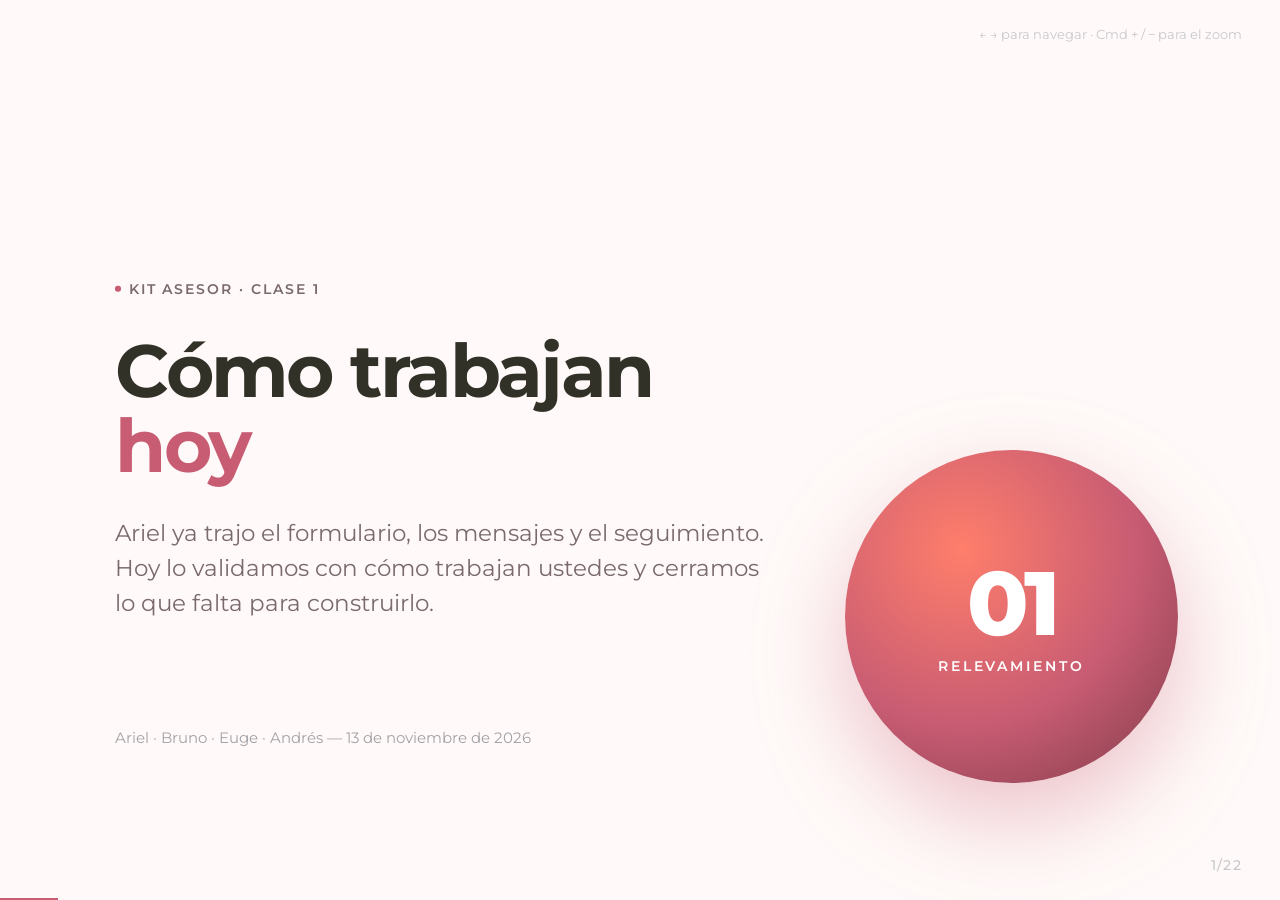
==== commit dc76a61a: "Clase 1: suma formulario, mensajes y nutriciones de Ariel" ====
--- a/sharp/clase-01/index.html
+++ b/sharp/clase-01/index.html
@@ -225,6 +225,28 @@
 .next{display:grid;grid-template-columns:1fr 1fr;gap:.8vw;margin-top:1.4vh}
 .next div{border:1.5px dashed var(--violet);border-radius:1.4vh;padding:1.2vh .8vw;font-size:1.45vh;color:var(--violet);font-weight:600;background:#fff}
 .next small{display:block;font-weight:400;color:var(--dim);font-size:1.2vh;margin-top:.3vh}
+
+/* ---------- propuesta de Ariel ---------- */
+.three{display:grid;grid-template-columns:repeat(3,1fr);gap:2.4vw;margin-top:5vh}
+.three>div{border-top:2px solid var(--accent);padding-top:2.2vh}
+.three b{display:block;font-size:6vh;font-weight:800;color:var(--accent);letter-spacing:-.04em;line-height:1}
+.three h3{font-size:2.4vh;font-weight:700;margin:1.2vh 0 .8vh}
+.three p{font-size:1.75vh;color:var(--dim);line-height:1.5}
+.bb.m{margin-left:auto;background:#dcf5e3;color:#1f3d2a}
+.flist div{display:flex;justify-content:space-between;gap:.6vw;padding:.85vh 0;border-top:1px solid var(--hair);font-size:1.4vh}
+.flist div span{color:var(--dim);font-size:1.15vh;white-space:nowrap}
+.chips em.on{background:var(--accent);color:#fff}
+.seq{display:grid;grid-template-columns:repeat(3,1fr);gap:1.4vw;width:40vw}
+.seq>div>b{display:block;font-size:1.2vh;letter-spacing:.12em;text-transform:uppercase;color:var(--accent);font-weight:700;margin-bottom:.4vh}
+.seq>div>small{display:block;font-size:1.25vh;color:var(--dim);margin-bottom:1.2vh;min-height:3.2vh}
+.sp{display:flex;justify-content:space-between;align-items:center;padding:.85vh .6vw;border:1px solid var(--hair);border-radius:1vh;background:#fff;margin-bottom:.7vh;font-size:1.45vh;font-weight:600}
+.ce{font-style:normal;font-size:1.05vh;font-weight:700;padding:.25vh .5vw;border-radius:99vh;color:#fff;background:#6b7280}
+.ce.w{background:#25a35a}
+.seq .nd{font-size:1.35vh;margin-top:.4vh}
+.st3{display:inline-block;font-size:1.3vh;font-weight:700;padding:.8vh 1.1vw;border-radius:99vh;background:#e4efe7;color:var(--green);border:1.5px solid var(--green);white-space:nowrap}
+.st3.half{background:#fff3cf;color:#8a6a10;border-color:var(--yellow)}
+.chk button.sel{background:var(--ink);border-color:var(--ink);color:#fff}
+.chk button{white-space:nowrap}
 </style>
 </head>
 <body>
@@ -234,8 +256,8 @@
 <section class="slide on" style="position:relative">
   <p class="kicker"><span class="dot"></span>Kit Asesor · Clase 1</p>
   <h1>Cómo trabajan<br><em>hoy</em></h1>
-  <p class="lede">Hoy no les muestro nada terminado. Les pregunto cómo hacen hoy, lo alineamos con el flujo de Ariel y con eso armo su primera versión para que la prueben.</p>
-  <p class="foot">Bruno · Euge · Andrés — noviembre 2026</p>
+  <p class="lede">Ariel ya trajo el formulario, los mensajes y el seguimiento. Hoy lo validamos con cómo trabajan ustedes y cerramos lo que falta para construirlo.</p>
+  <p class="foot">Ariel · Bruno · Euge · Andrés — 13 de noviembre de 2026</p>
   <div class="cover-art"><div class="ring"><b>01</b><span>relevamiento</span></div></div>
 </section>
 
@@ -289,9 +311,21 @@
         <li>Reunión 2 <small>cierra o se descarta</small></li>
         <li>Cierre <small>cliente con sus productos</small></li>
       </ol>
-      <p class="note">Lo vemos etapa por etapa: primero el dibujo, después cómo lo hacen hoy.</p>
+      <p class="note">Lo vemos etapa por etapa: el dibujo, lo que Ariel ya definió y cómo lo hacen hoy.</p>
     </div>
   </div>
+</section>
+
+<!-- 4b PROPUESTA DE ARIEL -->
+<section class="slide">
+  <p class="kicker"><span class="dot"></span>Lo que trajo Ariel · 13 de noviembre</p>
+  <h2>El flujo ya tiene<br><em>formulario, mensajes y seguimiento</em></h2>
+  <div class="three">
+    <div><b>10</b><h3>campos en el formulario</h3><p>Antes eran 19. Se completa en 1 o 2 minutos: contacto, edad, provincia, qué le interesa y rango de ingresos. Lo profundo pasa a la primera reunión.</p></div>
+    <div><b>5</b><h3>mensajes clave</h3><p>Invitación al formulario · no calificado · invitación a R1 · cierre después de una reunión · invitación a R2. Cada uno por email y WhatsApp.</p></div>
+    <div><b>3</b><h3>secuencias de seguimiento</h3><p>Una por cada espera, con días y canal definidos. Si se agotan los pasos, el prospecto se descarta solo.</p></div>
+  </div>
+  <p class="note" style="font-size:1.8vh;margin-top:4vh">Hoy: ¿esto se parece a cómo trabajan ustedes? Y 4 decisiones para poder construirlo.</p>
 </section>
 
 <section class="slide">
@@ -299,7 +333,7 @@
   <h2>Entra por redes,<br><em>recibe el formulario</em></h2>
   <div class="dg">
     <div class="mf"><div class="row"><div class="nd tr">Lead entra por redes<small>Instagram / Facebook</small></div></div><div class="dn"></div><div class="row"><div class="nd au">Automatización envía<br>el Formulario</div></div><div class="dn"></div><div class="end">→ Calificación</div></div>
-    <div class="dgr"><h3>Lo que dice el dibujo</h3><ul><li>Cada asesor conecta <b>sus propias redes</b>.</li><li>Apenas entra el lead, se le manda el formulario <b>solo</b>, sin que el asesor haga nada.</li></ul><h3 class="op">Lo que hay que definir hoy</h3><ul><li>¿Por dónde entra exactamente: comentario, mensaje directo, anuncio con formulario, WhatsApp?</li><li>¿Por qué canal le llega el formulario?</li><li>¿Qué pasa si escribe directo al WhatsApp del asesor?</li></ul></div>
+    <div class="dgr"><h3>Lo que dice el dibujo</h3><ul><li>Cada asesor conecta <b>sus propias redes</b>.</li><li>Apenas entra el lead, le llega el <b>Mensaje 0</b> por email y WhatsApp con el link al formulario.</li></ul><h3 class="op">Lo que hay que definir hoy</h3><ul><li>¿Por dónde entra exactamente: comentario, mensaje directo, anuncio con formulario, WhatsApp?</li><li>Si escribe por mensaje directo <b>no tenemos su email</b>. ¿Cómo le llega el Mensaje 0?</li><li>¿Qué pasa si escribe directo al WhatsApp del asesor?</li></ul></div>
   </div>
 </section>
 
@@ -342,9 +376,9 @@
   <div class="qa">
     <div>
     <ol class="q">
-      <li><span>¿Quién responde y cuánto tarda?</span></li>
-      <li><span>¿Qué le dicen en el primer mensaje?<small>Si lo tienen guardado, mándenmelo tal cual.</small></span></li>
-      <li><span>¿Usan un formulario hoy? ¿Qué preguntas tiene?</span></li>
+      <li><span>¿Hoy quién responde y cuánto tarda?</span></li>
+      <li><span>¿El primer mensaje de Ariel suena a ustedes?<small>Lo leemos juntos. ¿Cambiarían algo?</small></span></li>
+      <li><span>¿El formulario nuevo les alcanza?<small>10 campos, 1 o 2 minutos. Lo profundo queda para la primera reunión.</small></span></li>
       <li><span>¿Qué WhatsApp usan, personal o Business? ¿Es el número que quieren usar?</span></li>
       <li><span>¿Qué preguntas les hacen siempre los prospectos?<small>Eso es lo primero que va a responder el bot.</small></span></li>
     </ol></div>
@@ -352,18 +386,20 @@
   <div class="card ph">
     <div class="hd"><div class="av">S</div><div><b>[Asesor]</b><span>en línea</span></div></div>
     <div class="bb l">Hola! Vi la publicación, quiero info 🙂</div>
-    <div style="display:flex"><span class="timer">⏱ ¿en cuánto responden?</span></div>
-    <div class="bb r">¿Qué le responden hoy?</div>
-    <div class="bb f">📋 Formulario de [Asesor]<small>completalo y te contacto</small></div>
-  </div>
-  <div class="card frm"><h4>Formulario</h4>
-    <div class="fl"><span>Pregunta 1</span><i>?</i></div>
-    <div class="fl"><span>Pregunta 2</span><i>?</i></div>
-    <div class="fl"><span>Pregunta 3</span><i>?</i></div>
-    <div class="fl" style="margin:0"><span>Las que se repiten siempre</span><i>?</i></div>
+    <div style="display:flex"><span class="timer">⏱ sale solo, al instante</span></div>
+    <div class="bb m">¡Hola, [nombre]! 😊 Soy [asesor], de Tu Asesor Financiero. Para conocerte un poco mejor, completá este formulario breve (2 minutos): [link] ✨</div>
+  </div>
+  <div class="card frm flist"><h4>Formulario · 10 campos</h4>
+    <div>Nombre y apellido<span>obligatorio</span></div>
+    <div>Email y teléfono<span>obligatorio</span></div>
+    <div>Edad<span>obligatorio</span></div>
+    <div>Provincia · localidad<span>localidad opcional</span></div>
+    <div>¿Qué te gustaría trabajar?<span>varias opciones</span></div>
+    <div>Rango de ingresos<span>4 rangos</span></div>
+    <div>Autorización de datos<span>Ley 25.326</span></div>
   </div>
 </div>
-<p class="cap">El primer mensaje y el formulario salen solos. Hoy definimos qué dicen.</p></div>
+<p class="cap">Mensaje 0 y formulario, tal como los escribió Ariel.</p></div>
   </div>
 </section>
 
@@ -372,7 +408,7 @@
   <h2>Responde el formulario<br>y <em>decide el asesor</em></h2>
   <div class="dg">
     <div class="mf"><div class="row"><div class="nd wt">Espera respuesta<br>del Formulario</div><div class="ar nu"><span>No responde</span></div><div class="side"><div class="nd nu">Nutrición escalonada</div><i>agota pasos ↓</i><div class="nd ds">Descartado<small>sin respuesta</small></div></div></div><div class="dn"><span>Responde</span></div><div class="row"><div class="nd dc">¿Prospecto calificado?<small>evalúa el asesor</small></div><div class="ar"><span>No calificado</span></div><div class="side"><div class="nd ds">Descartado<small>no calificado</small></div></div></div><div class="dn"><span>Calificado</span></div><div class="end">→ Reunión 1</div></div>
-    <div class="dgr"><h3>Lo que dice el dibujo</h3><ul><li>Si no completa el formulario, entra en <b>nutrición</b>. Si se agotan los pasos, se descarta solo.</li><li><b>El asesor</b> decide si califica, no la máquina.</li><li>El no calificado tiene su <b>propio mensaje</b> de despedida.</li></ul><h3 class="op">Lo que hay que definir hoy</h3><ul><li>Las preguntas del formulario.</li><li>Qué hace que alguien sea "calificado".</li><li>El mensaje para el que no califica.</li></ul></div>
+    <div class="dgr"><h3>Lo que dice el dibujo</h3><ul><li>Si no completa el formulario, entra en <b>nutrición</b>. Si se agotan los pasos, se descarta solo.</li><li><b>El asesor</b> decide si califica, no la máquina.</li><li>El no calificado recibe su <b>mensaje de despedida</b>. Ariel ya lo escribió.</li></ul><h3 class="op">Lo que hay que definir hoy</h3><ul><li>Con qué respuestas del formulario alguien califica.</li><li>Cuánto tarda el asesor en decidir después de que llega el formulario.</li></ul></div>
   </div>
 </section>
 
@@ -384,20 +420,19 @@
     <div>
     <ol class="q">
       <li><span>¿Qué tiene que tener alguien para que valga la pena reunirse?</span></li>
-      <li><span>¿Qué datos necesitan saber antes de la reunión?<small>Edad, familia, ingresos, objetivo, zona…</small></span></li>
-      <li><span>¿Qué productos ofrecen más y a quién?<small>Protección familiar, ahorro, retiro…</small></span></li>
-      <li><span>¿A quién descartan? ¿Se lo dicen o dejan de responder?</span></li>
+      <li><span>¿Con edad, interés y rango de ingresos les alcanza para decidir?<small>Es lo que trae el formulario nuevo.</small></span></li>
+      <li><span>¿Desde qué rango de ingresos vale la pena reunirse?</span></li>
+      <li><span>¿Qué productos ofrecen más y a quién?<small>Protección, ahorro, inversión, retiro…</small></span></li>
       <li><span>¿Lo deciden ustedes solos o lo consultan con alguien?</span></li>
     </ol>
     <p class="ariel"><b>Ariel:</b> el asesor decide si califica. La IA solo propone.</p></div>
     <div class="vis"><div class="card fx">
-  <div class="top"><div class="av">LG</div><div><b>Laura G.</b><span>Prospecto · llegó por Instagram</span></div></div>
-  <div class="r"><span>Edad</span><span class="qv">?</span></div>
-  <div class="r"><span>Familia</span><span class="qv">?</span></div>
-  <div class="r"><span>Ingresos</span><span class="qv">?</span></div>
-  <div class="r"><span>Objetivo</span><span class="qv">?</span></div>
-  <div class="r"><span>Producto de interés</span><div class="chips"><em>Protección</em><em>Ahorro</em><em>Retiro</em></div></div>
-  <div class="r"><span>¿Qué más necesitan saber?</span><span class="qv">?</span></div>
+  <div class="top"><div class="av">LG</div><div><b>Laura G.</b><span>Completó el formulario · ejemplo</span></div></div>
+  <div class="r"><span>Edad</span><b>34</b></div>
+  <div class="r"><span>Provincia · localidad</span><b>Corrientes · Bella Vista</b></div>
+  <div class="r"><span>Quiere trabajar</span><div class="chips"><em class="on">Protección</em><em>Ahorro</em><em class="on">Retiro</em><em>Inversión</em></div></div>
+  <div class="r"><span>Ingresos mensuales</span><div class="chips"><em>hasta 1,5 M</em><em class="on">1,5–3 M</em><em>3–5 M</em><em>+5 M</em></div></div>
+  <div class="r"><span>¿Califica con esto?</span><span class="qv">?</span></div>
   <div class="dec"><div class="y">Calificado</div><div class="n">No calificado</div></div>
   <p class="cap" style="text-align:center;margin-top:1.2vh">El asesor toca uno de los dos. El resto es automático.</p>
 </div></div>
@@ -409,7 +444,7 @@
   <h2>Agenda, reunión<br>y <em>tres caminos</em></h2>
   <div class="dg">
     <div class="mf"><div class="row"><div class="nd au">Envía email + WhatsApp:<br>agenda Reunión 1</div></div><div class="dn"></div><div class="row"><div class="nd wt">Espera agenda /<br>realización Reunión 1</div><div class="ar nu"><span>No agenda</span></div><div class="side"><div class="nd nu">Nutrición escalonada</div><i>agota pasos ↓</i><div class="nd ds">Descartado<small>sin respuesta</small></div></div></div><div class="dn"><span>Se realiza la reunión</span></div><div class="row"><div class="nd dc">¿Avanza tras Reunión 1?</div><div class="ar"><span>Descartar</span></div><div class="side"><div class="nd ds">Descartado<small>post-reunión</small></div></div></div><div class="dn"><span>Avanza</span></div><div class="row"><div class="nd dc">¿Cerró en Reunión 1?</div><div class="ar"><span>Sí, cerró</span></div><div class="side"><div class="nd cl">Cliente<small>cargar productos y parámetros</small></div></div></div><div class="dn"><span>No cerró</span></div><div class="end">→ Reunión 2</div></div>
-    <div class="dgr"><h3>Lo que dice el dibujo</h3><ul><li>La invitación a agendar sale <b>por email y WhatsApp</b> a la vez.</li><li>Después de la reunión el asesor marca uno de 3 caminos: <b>descartar, cerró, o sigue a R2</b>.</li></ul><h3 class="op">Lo que hay que definir hoy</h3><ul><li>Con qué agenda se reserva (link, horarios, duración).</li><li>Si no se presenta, ¿cuenta como "no agenda" y vuelve a nutrición?</li><li>¿Recordatorio antes de la reunión?</li></ul></div>
+    <div class="dgr"><h3>Lo que dice el dibujo</h3><ul><li>La invitación a agendar sale <b>por email y WhatsApp</b> a la vez.</li><li>Después de la reunión el asesor marca uno de 3 caminos: <b>descartar, cerró, o sigue a R2</b>.</li><li>Ariel ya escribió la invitación a R1, la de R2 y el cierre post-reunión. Si cierra en el acto, <b>no sale mensaje</b>.</li></ul><h3 class="op">Lo que hay que definir hoy</h3><ul><li>Con qué agenda se reserva (link, horarios, duración).</li><li>Si no se presenta, ¿cuenta como "no agenda" y vuelve a nutrición?</li><li>¿Recordatorio antes de la reunión?</li></ul></div>
   </div>
 </section>
 
@@ -418,7 +453,7 @@
   <h2>La última oportunidad:<br><em>cierra o se despide</em></h2>
   <div class="dg">
     <div class="mf"><div class="row"><div class="nd au">Envía email + WhatsApp:<br>agenda Reunión 2</div></div><div class="dn"></div><div class="row"><div class="nd wt">Espera agenda /<br>realización Reunión 2</div><div class="ar nu"><span>No agenda</span></div><div class="side"><div class="nd nu">Nutrición escalonada</div><i>agota pasos ↓</i><div class="nd ds">Descartado<small>sin respuesta</small></div></div></div><div class="dn"><span>Se realiza la reunión</span></div><div class="row"><div class="nd dc">¿Cerró en Reunión 2?</div><div class="ar"><span>No cerró</span></div><div class="side"><div class="nd ds">Descartado<small>post-reunión</small></div></div></div><div class="dn"><span>Sí, cerró</span></div><div class="row"><div class="nd cl">Cliente: cargar productos<small>cerrados y sus parámetros</small></div></div></div>
-    <div class="dgr"><h3>Lo que dice el dibujo</h3><ul><li>Misma mecánica que la R1: email + WhatsApp, espera con nutrición.</li><li><b>No hay Reunión 3.</b> Después de la R2, cliente o descartado.</li></ul><h3 class="op">Lo que hay que definir hoy</h3><ul><li>¿Cuánto tiempo pasa entre la R1 y la R2?</li><li>¿Qué se hace distinto en la R2?</li><li>El mensaje para el que no cierra.</li></ul></div>
+    <div class="dgr"><h3>Lo que dice el dibujo</h3><ul><li>Misma mecánica que la R1: email + WhatsApp, espera con nutrición.</li><li><b>No hay Reunión 3.</b> Después de la R2, cliente o descartado.</li><li>El que no cierra recibe el mismo cierre post-reunión que en la R1.</li></ul><h3 class="op">Lo que hay que definir hoy</h3><ul><li>¿Cuánto tiempo pasa entre la R1 y la R2?</li><li>¿Qué se hace distinto en la R2?</li></ul></div>
   </div>
 </section>
 
@@ -459,11 +494,11 @@
 </section>
 
 <section class="slide">
-  <p class="kicker"><span class="dot"></span>En cada espera · el dibujo de Ariel</p>
-  <h2>Tres esperas,<br><em>tres secuencias de seguimiento</em></h2>
+  <p class="kicker"><span class="dot"></span>En cada espera · la propuesta de Ariel</p>
+  <h2>Tres esperas,<br><em>así las armó Ariel</em></h2>
   <div class="dg">
-    <div class="mf"><div class="waits" style="width:38vw;margin-top:0"><div><b>Calificación</b><div class="nd wt">Espera el formulario</div><i>no responde ⇢</i><div class="nd nu">Nutrición escalonada</div><i class="g">agota pasos ↓</i><div class="nd ds">Descartado<small>sin respuesta</small></div></div><div><b>Reunión 1</b><div class="nd wt">Espera agenda R1</div><i>no responde ⇢</i><div class="nd nu">Nutrición escalonada</div><i class="g">agota pasos ↓</i><div class="nd ds">Descartado<small>sin respuesta</small></div></div><div><b>Reunión 2</b><div class="nd wt">Espera agenda R2</div><i>no responde ⇢</i><div class="nd nu">Nutrición escalonada</div><i class="g">agota pasos ↓</i><div class="nd ds">Descartado<small>sin respuesta</small></div></div></div></div>
-    <div class="dgr"><h3>Lo que dice el dibujo</h3><ul><li>Cada espera tiene <b>su propia secuencia</b>: puede tener distinta cantidad de pasos y cadencia.</li><li>Si el prospecto responde en cualquier paso, <b>sale de la secuencia</b> y sigue el flujo.</li><li>Si se agotan los pasos, <b>se descarta solo</b>.</li></ul><h3 class="op">Lo que hay que definir hoy</h3><ul><li>Cuántos mensajes en cada espera y cada cuánto.</li><li>Por qué canal: WhatsApp, email o los dos.</li><li>Los textos de cada paso.</li></ul></div>
+    <div class="mf"><div class="seq"><div><b>Nutrición 1</b><small>no completó el formulario</small><div class="sp">Día 3<em class="ce">Email</em></div><div class="sp">Día 10<em class="ce">Email</em></div><div class="sp">Día 21<em class="ce">Email</em></div><div class="sp">Día 35<em class="ce">Email</em></div><div class="nd ds">Descartado<small>después del día 35</small></div></div><div><b>Nutrición 2</b><small>calificado, no agendó la R1</small><div class="sp">Día 3<em class="ce w">WhatsApp</em></div><div class="sp">Día 8<em class="ce">Email</em></div><div class="sp">Día 15<em class="ce w">WhatsApp</em></div><div class="sp">Día 25<em class="ce">Email</em></div><div class="nd ds">Descartado<small>después del día 25</small></div></div><div><b>Nutrición 3</b><small>no agendó la R2</small><div class="sp">Día 3<em class="ce w">WhatsApp</em></div><div class="sp">Día 8<em class="ce">Email</em></div><div class="sp">Día 15<em class="ce w">WhatsApp</em></div><div class="nd ds">Descartado<small>después del día 15</small></div></div></div></div>
+    <div class="dgr"><h3>Lo que propone Ariel</h3><ul><li>Al que no completó el formulario, <b>solo email</b>: no se usa el WhatsApp con alguien que no dio el primer paso.</li><li>Desde que califica se suma WhatsApp: <b>2 por secuencia</b>, siempre con un email en el medio.</li><li>El último paso avisa que se cierra. Después, <b>se descarta solo</b>.</li></ul><h3 class="op">Lo que hay que definir hoy</h3><ul><li>¿El ritmo les parece bien, o es mucho o poco?</li><li>Si agendó y no vino, ¿vuelve a la secuencia?</li></ul></div>
   </div>
 </section>
 
@@ -474,19 +509,21 @@
   <div class="qa">
     <div>
     <ol class="q">
-      <li><span>¿Cuántas veces le insisten? ¿Cada cuánto?</span></li>
-      <li><span>¿Por dónde? WhatsApp, llamada, mail…</span></li>
-      <li><span>¿Qué le escriben para insistir?<small>Mándenme los mensajes reales.</small></span></li>
-      <li><span>¿Cuándo lo dan por perdido?</span></li>
-      <li><span>¿Vuelven a contactar a los viejos? ¿Cada cuánto?</span></li>
+      <li><span>¿Hoy cuántas veces insisten y cada cuánto?<small>Para comparar con lo de Ariel.</small></span></li>
+      <li><span>4 emails en 35 días al que no completa el formulario: ¿mucho o poco?</span></li>
+      <li><span>¿Les parece bien usar WhatsApp recién cuando califica?</span></li>
+      <li><span>¿Se animan a escribir ustedes el último WhatsApp de la R2?<small>Ariel quiere que suene en primera persona, no a sistema.</small></span></li>
+      <li><span>¿Quieren un recordatorio antes de cada reunión?</span></li>
     </ol>
-    <p class="ariel"><b>Ariel:</b> la insistencia puede ser distinta en cada espera (formulario, R1, R2).</p></div>
+    <p class="ariel"><b>Ariel:</b> si se agota la secuencia, se descarta solo, sin que el asesor haga nada.</p></div>
     <div class="vis"><div class="tlv">
-  <div class="st2"><span class="d">DÍA 0</span><div class="m">Le llega el formulario <span>automático</span></div></div>
-  <div class="st2"><span class="d">DÍA <span class="qv">?</span></span><div class="m q">Primer recordatorio <span>¿WhatsApp o email?</span></div></div>
-  <div class="st2"><span class="d">DÍA <span class="qv">?</span></span><div class="m q">Segundo intento <span>¿qué le dicen?</span></div></div>
-  <div class="st2"><span class="d">DÍA <span class="qv">?</span></span><div class="m q">Último intento <span>¿cuántos en total?</span></div></div>
-  <div class="st2 end2"><span class="d" style="color:#7a6a6d">FIN</span><div class="m" style="background:#f1ecec;color:#7a6a6d">Descartado sin respuesta <span>mensaje de despedida</span></div></div>
+  <p class="cap" style="margin:0 0 1.6vh;font-weight:600;color:var(--ink)">Ejemplo: calificó y no agenda la Reunión 1</p>
+  <div class="st2"><span class="d">DÍA 0</span><div class="m">Invitación a la R1 con link de agenda <span>email + WhatsApp</span></div></div>
+  <div class="st2"><span class="d">DÍA 3</span><div class="m">Recordatorio cálido + agenda <span>WhatsApp</span></div></div>
+  <div class="st2"><span class="d">DÍA 8</span><div class="m">Qué vamos a conversar en la reunión <span>email</span></div></div>
+  <div class="st2"><span class="d">DÍA 15</span><div class="m">¿Te quedó alguna duda? Último WhatsApp <span>WhatsApp</span></div></div>
+  <div class="st2"><span class="d">DÍA 25</span><div class="m">Último aviso antes de cerrar <span>email</span></div></div>
+  <div class="st2 end2"><span class="d" style="color:#7a6a6d">FIN</span><div class="m" style="background:#f1ecec;color:#7a6a6d">Descartado sin respuesta <span>automático</span></div></div>
   <div class="ok2">✓ Si responde en cualquier paso, sale de la secuencia y sigue el flujo.</div>
 </div></div>
   </div>
@@ -497,7 +534,7 @@
   <h2>Siempre termina igual:<br><em>cliente o descartado</em></h2>
   <div class="dg">
     <div class="mf"><div class="row"><div class="nd cl">Cliente: cargar productos<small>cerrados y sus parámetros</small></div></div><div style="height:3vh"></div><div class="row"><div class="nd ds">Descartado<small>no calificado</small></div></div><div style="height:1.2vh"></div><div class="row"><div class="nd ds">Descartado<small>sin respuesta</small></div></div><div style="height:1.2vh"></div><div class="row"><div class="nd ds">Descartado<small>post-reunión</small></div></div></div>
-    <div class="dgr"><h3>Lo que dice el dibujo</h3><ul><li>Al cliente se le <b>cargan los productos cerrados</b> y sus parámetros.</li><li>Hay <b>3 tipos de descarte</b>, cada uno con su mensaje.</li></ul><h3 class="op">Lo que hay que definir hoy</h3><ul><li>Qué datos del producto se cargan.</li><li>Qué pasa después de cerrar: referidos, post-venta. <b>No está en el dibujo.</b></li><li>¿Un descartado puede volver más adelante?</li></ul></div>
+    <div class="dgr"><h3>Lo que dice el dibujo</h3><ul><li>Al cliente se le <b>cargan los productos cerrados</b> y sus parámetros.</li><li>Si cierra en el acto, <b>no sale mensaje automático</b>.</li><li>Ariel escribió el mensaje del no calificado y el del post-reunión. El "sin respuesta" ya se avisa en el último paso del seguimiento.</li></ul><h3 class="op">Lo que hay que definir hoy</h3><ul><li>Qué datos del producto se cargan.</li><li>Qué pasa después de cerrar: referidos, post-venta. <b>No está en el dibujo.</b></li><li>¿Un descartado puede volver más adelante?</li></ul></div>
   </div>
 </section>
 
@@ -529,19 +566,31 @@
   </div>
 </section>
 
-<!-- 11 SUPUESTOS DE ARIEL -->
-<section class="slide">
-  <p class="kicker"><span class="dot"></span>Lo que Ariel dejó para confirmar</p>
-  <h2>Cuatro decisiones,<br><em>¿las confirmamos?</em></h2>
+<!-- 11 LO QUE ARIEL YA DECIDIÓ -->
+<section class="slide">
+  <p class="kicker"><span class="dot"></span>Los 4 supuestos del borrador</p>
+  <h2>Ariel ya los <em>respondió</em></h2>
   <div class="sup">
-    <div class="row"><div><h3>Si no responde después de todos los mensajes, se descarta solo</h3><p>En las 3 esperas (formulario, R1, R2), sin que ustedes tengan que hacer nada.</p></div>
-      <div class="chk" data-k="s1" data-label="Descarte automático al agotar nutrición"><button data-v="Sí">Sí</button><button data-v="Ajustar">Ajustar</button><button data-v="No">No</button></div></div>
-    <div class="row"><div><h3>Tres mensajes de despedida distintos</h3><p>No calificó · no avanzó después de una reunión · no respondió.</p></div>
-      <div class="chk" data-k="s2" data-label="3 mensajes de descarte distintos"><button data-v="Sí">Sí</button><button data-v="Ajustar">Ajustar</button><button data-v="No">No</button></div></div>
-    <div class="row"><div><h3>Máximo dos reuniones</h3><p>No hay Reunión 3. Después de la R2, cliente o descartado.</p></div>
-      <div class="chk" data-k="s3" data-label="Tope de 2 reuniones"><button data-v="Sí">Sí</button><button data-v="Ajustar">Ajustar</button><button data-v="No">No</button></div></div>
-    <div class="row"><div><h3>Formulario, cadencia y textos los definimos juntos</h3><p>Sale de lo que me cuentan hoy y de los mensajes que ya usan.</p></div>
-      <div class="chk" data-k="s4" data-label="Formulario, cadencia y textos a definir juntos"><button data-v="Sí">Sí</button><button data-v="Ajustar">Ajustar</button><button data-v="No">No</button></div></div>
+    <div class="row"><div><h3>Si no responde después de todos los mensajes, se descarta solo</h3><p>En las 3 secuencias: después del día 35, 25 o 15 según la espera.</p></div><span class="st3">✓ Confirmado</span></div>
+    <div class="row"><div><h3>Mensajes de despedida distintos</h3><p>No calificado y post-reunión tienen su mensaje. El "sin respuesta" se avisa en el último paso del seguimiento.</p></div><span class="st3 half">2 mensajes + aviso</span></div>
+    <div class="row"><div><h3>Máximo dos reuniones</h3><p>No hay Reunión 3. Después de la R2, cliente o descartado.</p></div><span class="st3">✓ Confirmado</span></div>
+    <div class="row"><div><h3>Formulario, ritmo y textos</h3><p>10 campos, 5 mensajes clave y 3 secuencias, todo escrito.</p></div><span class="st3">✓ Entregado</span></div>
+  </div>
+</section>
+
+<!-- 11b DECISIONES PARA CONSTRUIR -->
+<section class="slide">
+  <p class="kicker"><span class="dot"></span>Para poder construirlo</p>
+  <h2>Cuatro decisiones<br><em>que necesito hoy</em></h2>
+  <div class="sup">
+    <div class="row"><div><h3>¿De dónde sale el email del prospecto?</h3><p>El Mensaje 0 y toda la Nutrición 1 van por email. Si escribe por mensaje directo de Instagram, no tenemos su email.</p></div>
+      <div class="chk" data-k="d1" data-label="Origen del email"><button data-v="Anuncio con formulario">Anuncio con formulario</button><button data-v="Por el mismo chat">Por el mismo chat</button><button data-v="Los dos">Los dos</button></div></div>
+    <div class="row"><div><h3>¿WhatsApp oficial o no oficial?</h3><p>Oficial: Meta aprueba cada mensaje, 9 plantillas por número de asesor, y tarda días. No oficial: sale sin aprobación.</p></div>
+      <div class="chk" data-k="d2" data-label="WhatsApp"><button data-v="Oficial">Oficial</button><button data-v="No oficial">No oficial</button></div></div>
+    <div class="row"><div><h3>¿El Mensaje 0 va también por WhatsApp?</h3><p>Va a alguien que todavía no completó nada. Para ese mismo contacto, la Nutrición 1 es solo email.</p></div>
+      <div class="chk" data-k="d3" data-label="Mensaje 0 por WhatsApp"><button data-v="Email + WhatsApp">Email + WhatsApp</button><button data-v="Solo email">Solo email</button></div></div>
+    <div class="row"><div><h3>¿A quién avisamos cuando se descarta alguien?</h3><p>Ariel lo dejó pendiente: las alertas internas de descarte.</p></div>
+      <div class="chk" data-k="d4" data-label="Alertas de descarte"><button data-v="Al asesor">Al asesor</button><button data-v="Asesor + TAF">Asesor + TAF</button><button data-v="A nadie">A nadie</button></div></div>
   </div>
 </section>
 
@@ -568,17 +617,17 @@
   <h2>Ustedes me pasan, yo armo,<br><em>la próxima lo prueban</em></h2>
   <div class="two">
     <div><h3>Ustedes</h3><ul>
-      <li>Los mensajes que ya usan <small>(primer contacto, insistencia, despedida)</small></li>
-      <li>El formulario actual, si tienen</li>
+      <li>Leer los textos de Ariel y marcar lo que no suena a ustedes</li>
       <li>Logo, foto y datos de su marca</li>
       <li>Días y horarios para reuniones</li>
+      <li>El número de WhatsApp que van a usar</li>
       <li>Acceso a su Instagram / Facebook</li>
     </ul></div>
     <div class="me"><h3>Yo · antes del 20/11</h3><ul>
-      <li>Pipeline con las etapas de Ariel ajustadas a lo de hoy</li>
-      <li>Formulario con las preguntas que definimos</li>
-      <li>Mensajes de email y WhatsApp en cada etapa</li>
-      <li>Seguimiento automático en cada espera</li>
+      <li>Pipeline con las etapas del flujo de Ariel</li>
+      <li>Formulario de 10 campos</li>
+      <li>Los 5 mensajes y las 3 secuencias cargados</li>
+      <li>Descarte automático y aviso al asesor</li>
       <li>Todo andando en una cuenta de prueba</li>
     </ul></div>
   </div>
